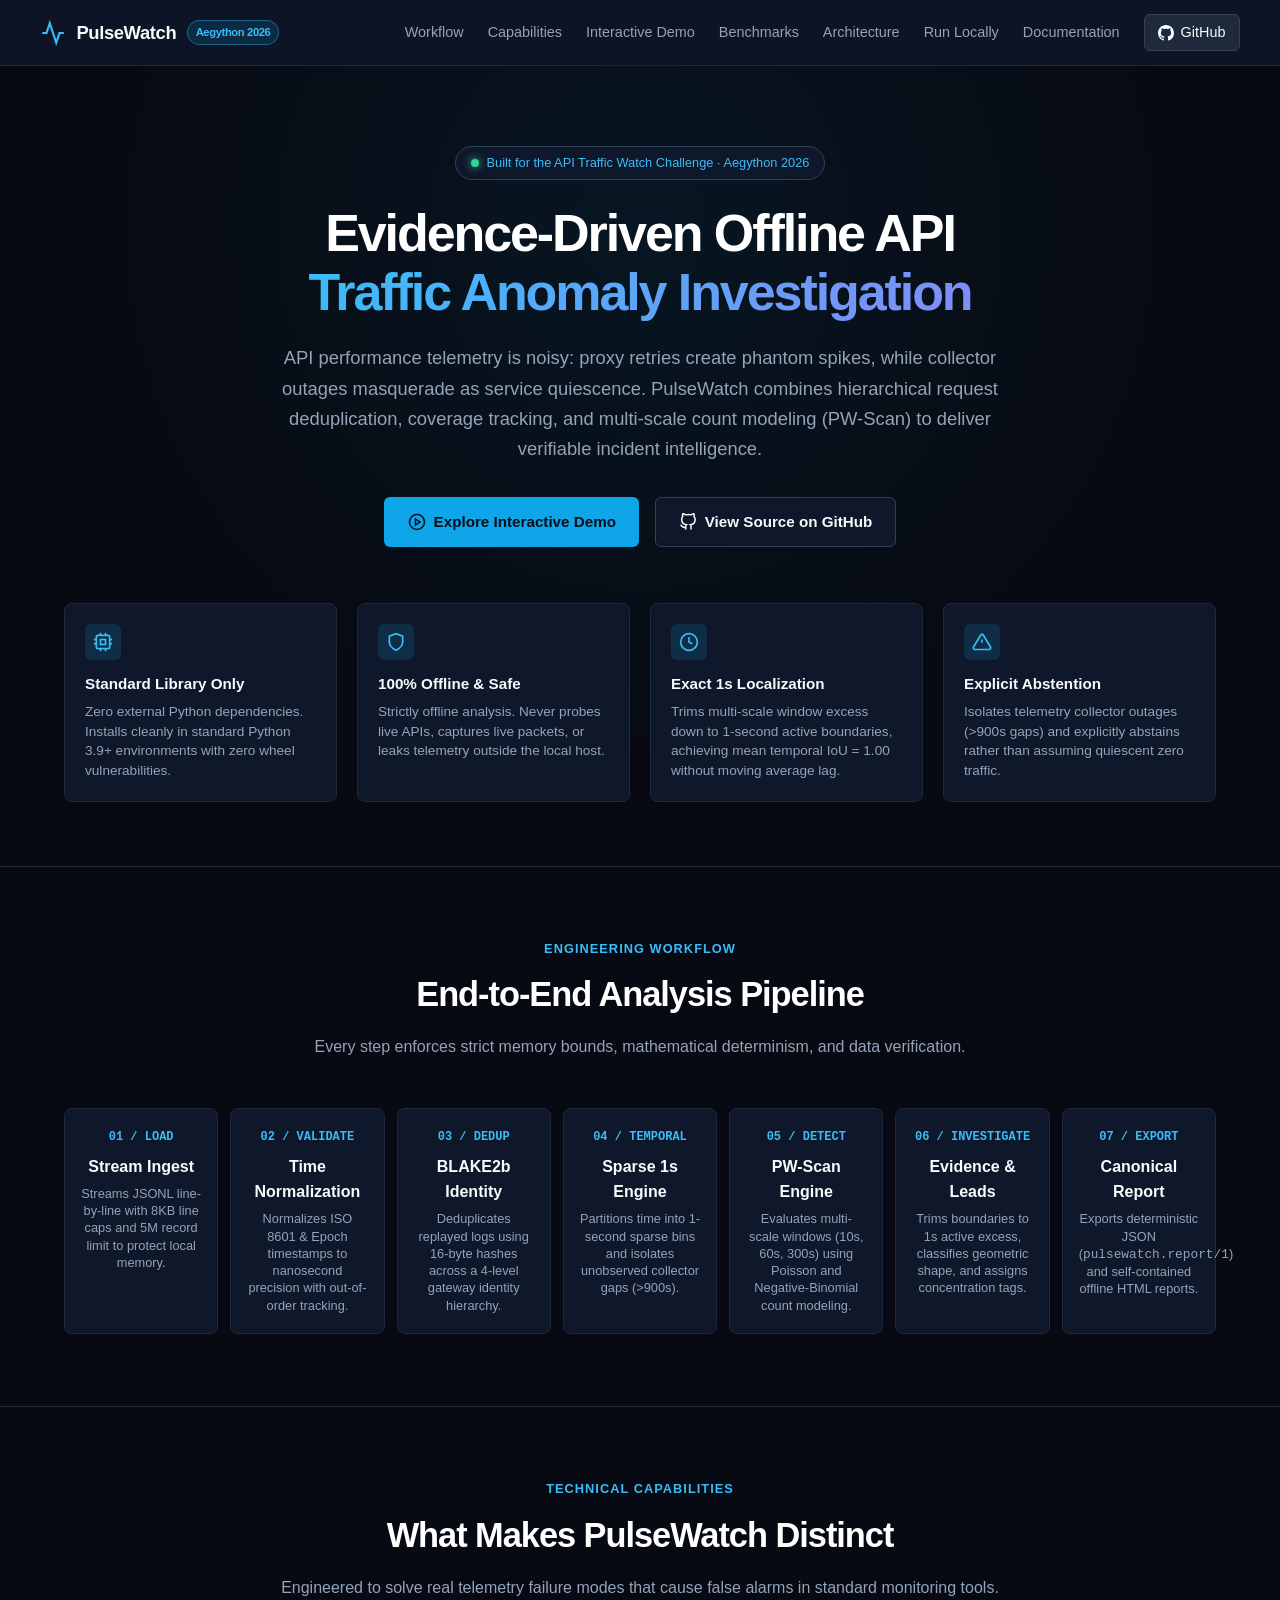
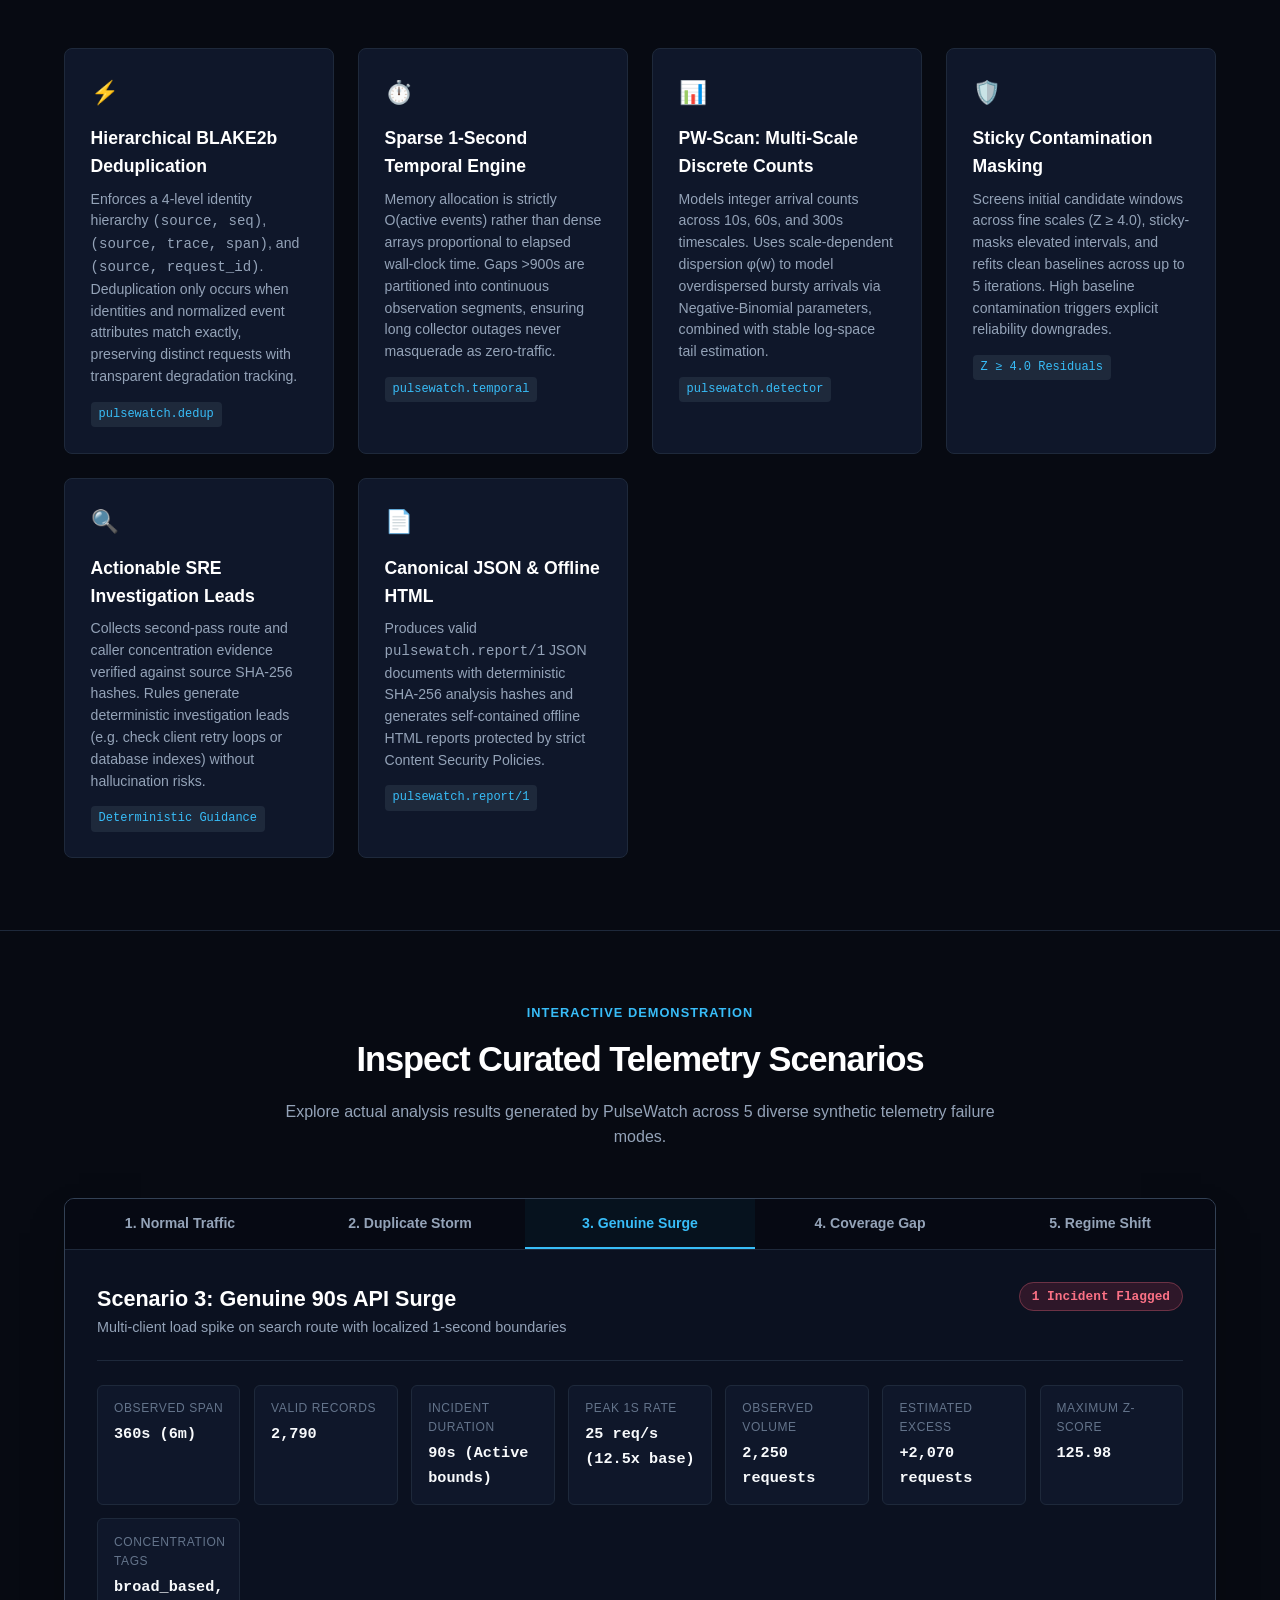
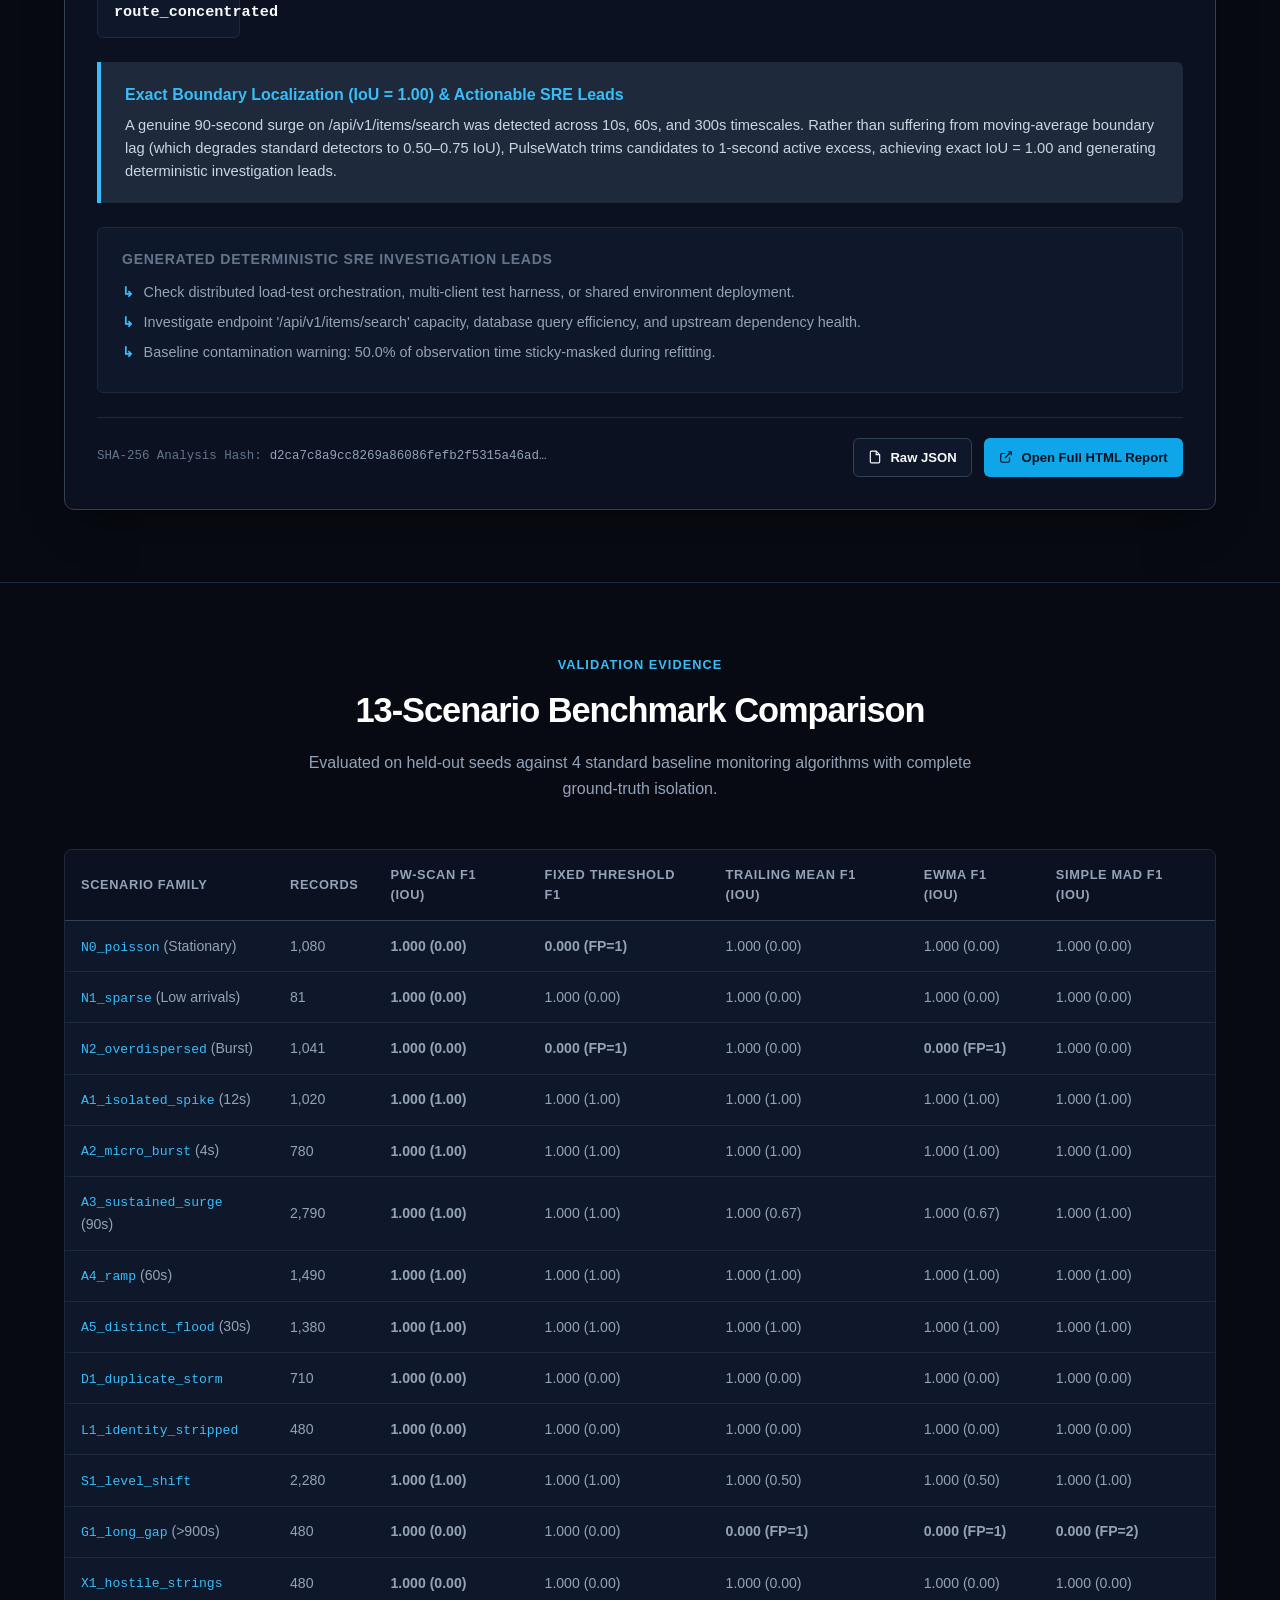
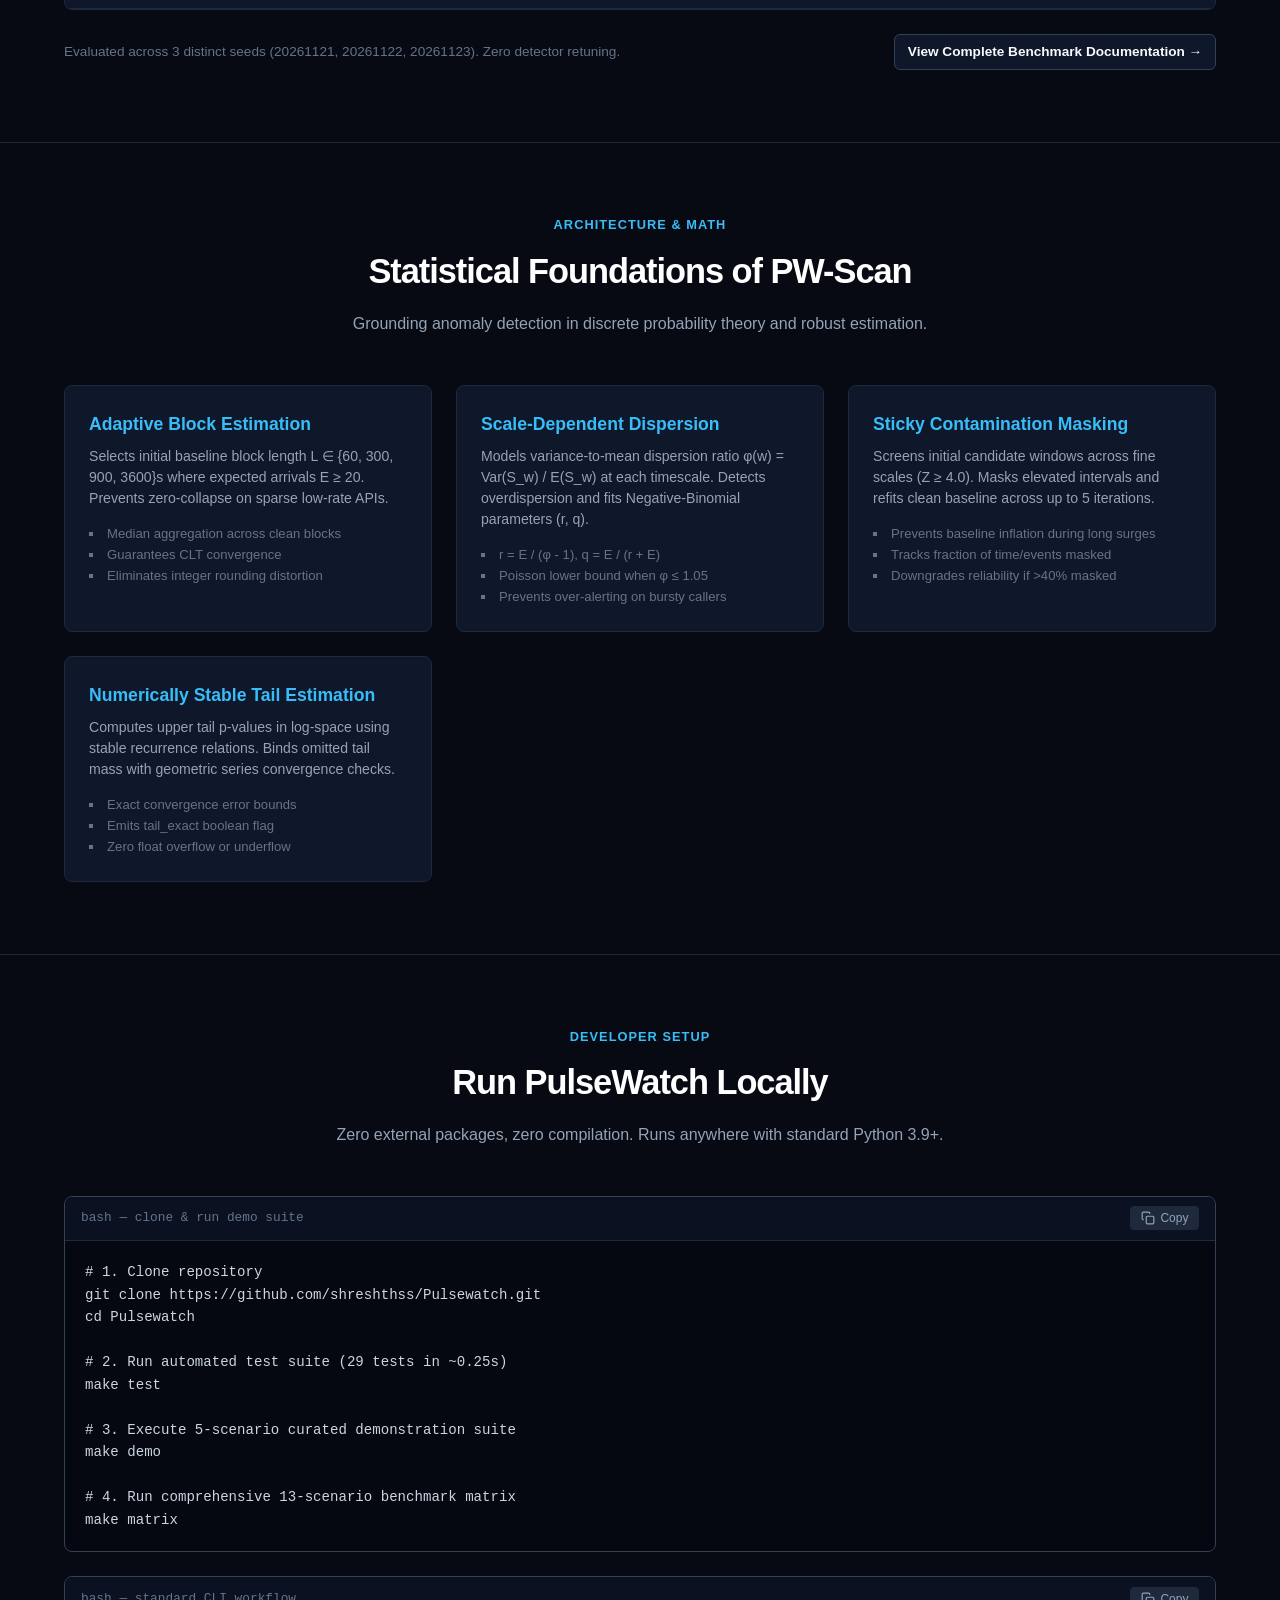
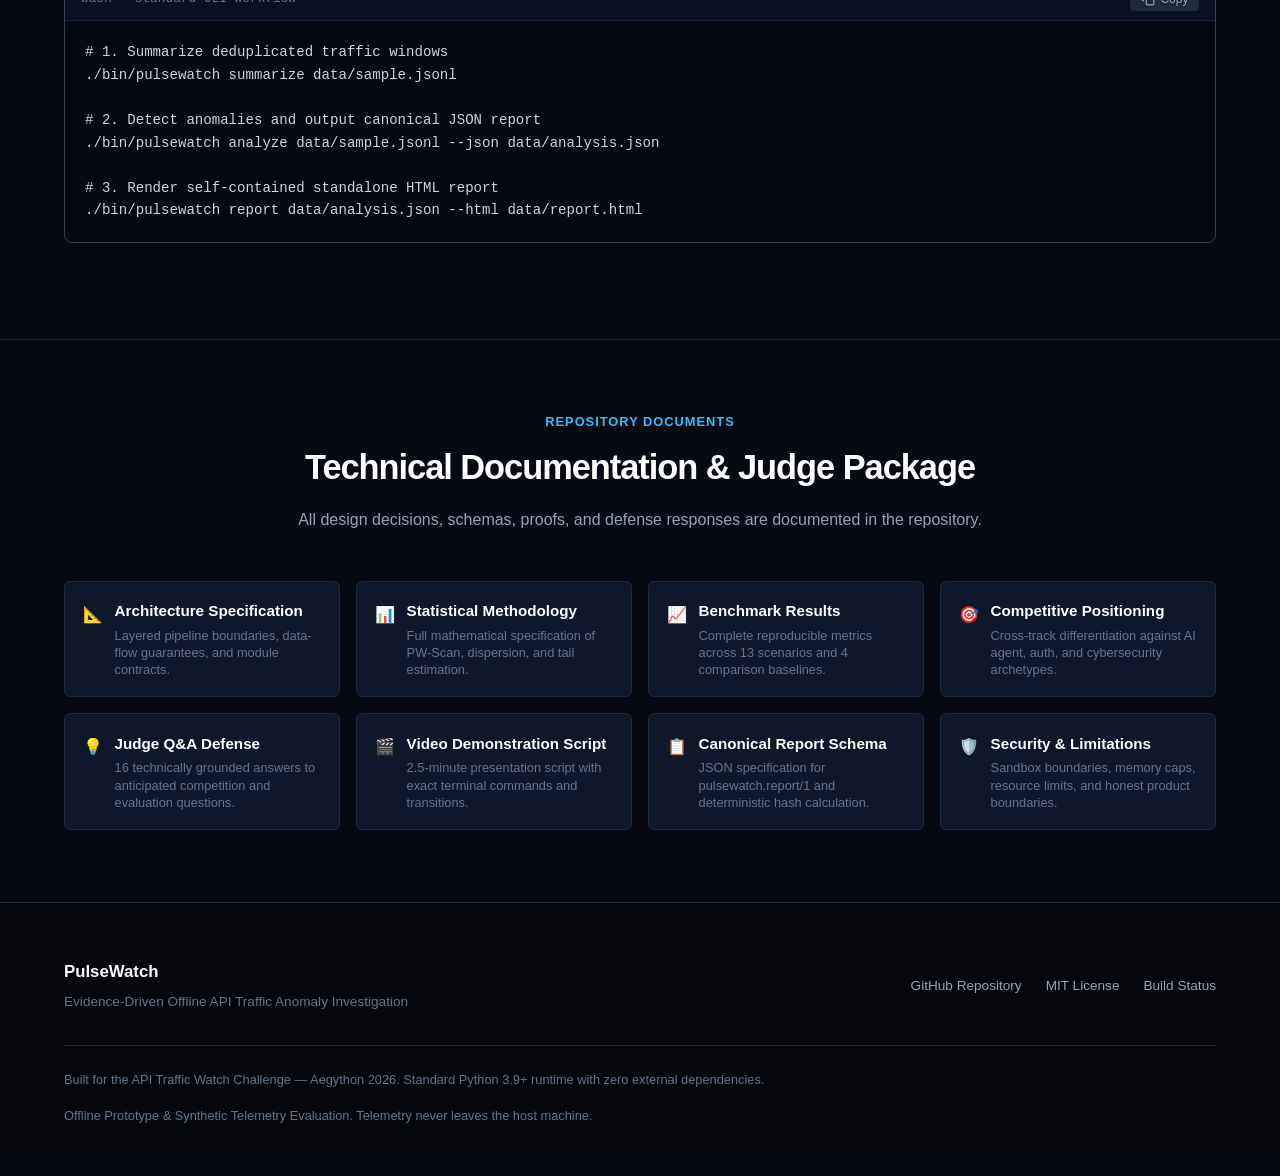
==== site/index.html @ bfeb4a28 "feat: initial competition release of PulseWatch for Aegython 2026 - PW-Scan multi-scale statistical " ====
<!DOCTYPE html>
<html lang="en">
<head>
  <meta charset="utf-8">
  <meta name="viewport" content="width=device-width, initial-scale=1.0">
  <meta http-equiv="Content-Security-Policy" content="default-src 'self' 'unsafe-inline'; img-src 'self' data:;">
  <title>PulseWatch — Evidence-Driven Offline API Traffic Anomaly Investigation</title>
  <meta name="description" content="Offline synthetic API traffic anomaly detection combining hierarchical deduplication, coverage tracking, multi-scale count modeling (PW-Scan), and deterministic investigation leads.">
  <link rel="stylesheet" href="style.css">
</head>
<body>

  <!-- Top Navigation -->
  <header class="navbar">
    <div class="nav-container">
      <a href="#" class="brand-link">
        <svg class="brand-icon" viewBox="0 0 24 24" fill="none" stroke="currentColor" stroke-width="2">
          <polyline points="22 12 18 12 15 21 9 3 6 12 2 12" />
        </svg>
        <span>PulseWatch</span>
        <span class="brand-badge">Aegython 2026</span>
      </a>
      <nav class="nav-links" aria-label="Main Navigation">
        <a href="#workflow">Workflow</a>
        <a href="#features">Capabilities</a>
        <a href="#demo">Interactive Demo</a>
        <a href="#benchmarks">Benchmarks</a>
        <a href="#architecture">Architecture</a>
        <a href="#local">Run Locally</a>
        <a href="#docs">Documentation</a>
        <a href="https://github.com/shreshthss/Pulsewatch" target="_blank" rel="noopener noreferrer" class="btn-nav-github">
          <svg width="16" height="16" viewBox="0 0 24 24" fill="currentColor">
            <path d="M12 0C5.37 0 0 5.37 0 12c0 5.31 3.435 9.795 8.205 11.385.6.105.825-.255.825-.57 0-.285-.015-1.23-.015-2.235-3.015.555-3.795-.735-4.035-1.41-.135-.345-.72-1.41-1.23-1.695-.42-.225-1.02-.78-.015-.795.945-.015 1.62.87 1.845 1.23 1.08 1.815 2.805 1.305 3.495.99.105-.78.42-1.305.765-1.605-2.67-.3-5.46-1.335-5.46-5.925 0-1.305.465-2.385 1.23-3.225-.12-.3-.54-1.53.12-3.18 0 0 1.005-.315 3.3 1.23.96-.27 1.98-.405 3-.405s2.04.135 3 .405c2.295-1.56 3.3-1.23 3.3-1.23.66 1.65.24 2.88.12 3.18.765.84 1.23 1.905 1.23 3.225 0 4.605-2.805 5.625-5.475 5.925.435.375.81 1.095.81 2.22 0 1.605-.015 2.895-.015 3.3 0 .315.225.69.825.57A12.02 12.02 0 0024 12c0-6.63-5.37-12-12-12z"/>
          </svg>
          <span>GitHub</span>
        </a>
      </nav>
    </div>
  </header>

  <!-- Hero Section -->
  <section class="hero">
    <div class="container">
      <div class="hero-pill">
        <span class="dot"></span>
        <span>Built for the API Traffic Watch Challenge · Aegython 2026</span>
      </div>
      <h1>Evidence-Driven Offline API<br><span>Traffic Anomaly Investigation</span></h1>
      <p class="lead">
        API performance telemetry is noisy: proxy retries create phantom spikes, while collector outages masquerade as service quiescence. PulseWatch combines hierarchical request deduplication, coverage tracking, and multi-scale count modeling (PW-Scan) to deliver verifiable incident intelligence.
      </p>
      <div class="hero-actions">
        <a href="#demo" class="btn btn-primary">
          <svg width="18" height="18" viewBox="0 0 24 24" fill="none" stroke="currentColor" stroke-width="2"><circle cx="12" cy="12" r="10"/><polygon points="10 8 16 12 10 16 10 8"/></svg>
          <span>Explore Interactive Demo</span>
        </a>
        <a href="https://github.com/shreshthss/Pulsewatch" target="_blank" rel="noopener noreferrer" class="btn btn-secondary">
          <svg width="18" height="18" viewBox="0 0 24 24" fill="none" stroke="currentColor" stroke-width="2"><path d="M9 19c-5 1.5-5-2.5-7-3m14 6v-3.87a3.37 3.37 0 0 0-.94-2.61c3.14-.35 6.44-1.54 6.44-7A5.44 5.44 0 0 0 20 4.77 5.07 5.07 0 0 0 19.91 1S18.73.65 16 2.48a13.38 13.38 0 0 0-7 0C6.27.65 5.09 1 5.09 1A5.07 5.07 0 0 0 5 4.77a5.44 5.44 0 0 0-1.5 3.78c0 5.42 3.3 6.61 6.44 7A3.37 3.37 0 0 0 9 18.13V22"/></svg>
          <span>View Source on GitHub</span>
        </a>
      </div>

      <!-- Key Pillars -->
      <div class="hero-pillars">
        <div class="pillar-card">
          <div class="icon-box">
            <svg width="20" height="20" viewBox="0 0 24 24" fill="none" stroke="currentColor" stroke-width="2"><rect x="4" y="4" width="16" height="16" rx="2" ry="2"/><rect x="9" y="9" width="6" height="6"/><line x1="9" y1="1" x2="9" y2="4"/><line x1="15" y1="1" x2="15" y2="4"/><line x1="9" y1="20" x2="9" y2="23"/><line x1="15" y1="20" x2="15" y2="23"/><line x1="20" y1="9" x2="23" y2="9"/><line x1="20" y1="14" x2="23" y2="14"/><line x1="1" y1="9" x2="4" y2="9"/><line x1="1" y1="14" x2="4" y2="14"/></svg>
          </div>
          <h3>Standard Library Only</h3>
          <p>Zero external Python dependencies. Installs cleanly in standard Python 3.9+ environments with zero wheel vulnerabilities.</p>
        </div>
        <div class="pillar-card">
          <div class="icon-box">
            <svg width="20" height="20" viewBox="0 0 24 24" fill="none" stroke="currentColor" stroke-width="2"><path d="M12 22s8-4 8-10V5l-8-3-8 3v7c0 6 8 10 8 10z"/></svg>
          </div>
          <h3>100% Offline &amp; Safe</h3>
          <p>Strictly offline analysis. Never probes live APIs, captures live packets, or leaks telemetry outside the local host.</p>
        </div>
        <div class="pillar-card">
          <div class="icon-box">
            <svg width="20" height="20" viewBox="0 0 24 24" fill="none" stroke="currentColor" stroke-width="2"><circle cx="12" cy="12" r="10"/><polyline points="12 6 12 12 16 14"/></svg>
          </div>
          <h3>Exact 1s Localization</h3>
          <p>Trims multi-scale window excess down to 1-second active boundaries, achieving mean temporal IoU = 1.00 without moving average lag.</p>
        </div>
        <div class="pillar-card">
          <div class="icon-box">
            <svg width="20" height="20" viewBox="0 0 24 24" fill="none" stroke="currentColor" stroke-width="2"><path d="M10.29 3.86L1.82 18a2 2 0 0 0 1.71 3h16.94a2 2 0 0 0 1.71-3L13.71 3.86a2 2 0 0 0-3.42 0z"/><line x1="12" y1="9" x2="12" y2="13"/><line x1="12" y1="17" x2="12.01" y2="17"/></svg>
          </div>
          <h3>Explicit Abstention</h3>
          <p>Isolates telemetry collector outages (&gt;900s gaps) and explicitly abstains rather than assuming quiescent zero traffic.</p>
        </div>
      </div>
    </div>
  </section>

  <!-- Workflow Section -->
  <section id="workflow">
    <div class="container">
      <div class="section-header">
        <div class="section-tag">Engineering Workflow</div>
        <h2>End-to-End Analysis Pipeline</h2>
        <p>Every step enforces strict memory bounds, mathematical determinism, and data verification.</p>
      </div>
      <div class="pipeline-flow">
        <div class="pipeline-step">
          <div class="step-num">01 / LOAD</div>
          <h4>Stream Ingest</h4>
          <p>Streams JSONL line-by-line with 8KB line caps and 5M record limit to protect local memory.</p>
        </div>
        <div class="pipeline-step">
          <div class="step-num">02 / VALIDATE</div>
          <h4>Time Normalization</h4>
          <p>Normalizes ISO 8601 &amp; Epoch timestamps to nanosecond precision with out-of-order tracking.</p>
        </div>
        <div class="pipeline-step">
          <div class="step-num">03 / DEDUP</div>
          <h4>BLAKE2b Identity</h4>
          <p>Deduplicates replayed logs using 16-byte hashes across a 4-level gateway identity hierarchy.</p>
        </div>
        <div class="pipeline-step">
          <div class="step-num">04 / TEMPORAL</div>
          <h4>Sparse 1s Engine</h4>
          <p>Partitions time into 1-second sparse bins and isolates unobserved collector gaps (&gt;900s).</p>
        </div>
        <div class="pipeline-step">
          <div class="step-num">05 / DETECT</div>
          <h4>PW-Scan Engine</h4>
          <p>Evaluates multi-scale windows (10s, 60s, 300s) using Poisson and Negative-Binomial count modeling.</p>
        </div>
        <div class="pipeline-step">
          <div class="step-num">06 / INVESTIGATE</div>
          <h4>Evidence &amp; Leads</h4>
          <p>Trims boundaries to 1s active excess, classifies geometric shape, and assigns concentration tags.</p>
        </div>
        <div class="pipeline-step">
          <div class="step-num">07 / EXPORT</div>
          <h4>Canonical Report</h4>
          <p>Exports deterministic JSON (<code>pulsewatch.report/1</code>) and self-contained offline HTML reports.</p>
        </div>
      </div>
    </div>
  </section>

  <!-- Features & Capabilities -->
  <section id="features">
    <div class="container">
      <div class="section-header">
        <div class="section-tag">Technical Capabilities</div>
        <h2>What Makes PulseWatch Distinct</h2>
        <p>Engineered to solve real telemetry failure modes that cause false alarms in standard monitoring tools.</p>
      </div>
      <div class="features-grid">
        <div class="feature-box">
          <div class="feat-icon">⚡</div>
          <h3>Hierarchical BLAKE2b Deduplication</h3>
          <p>Enforces a 4-level identity hierarchy <code>(source, seq)</code>, <code>(source, trace, span)</code>, and <code>(source, request_id)</code>. Deduplication only occurs when identities and normalized event attributes match exactly, preserving distinct requests with transparent degradation tracking.</p>
          <span class="feature-tag">pulsewatch.dedup</span>
        </div>
        <div class="feature-box">
          <div class="feat-icon">⏱️</div>
          <h3>Sparse 1-Second Temporal Engine</h3>
          <p>Memory allocation is strictly O(active events) rather than dense arrays proportional to elapsed wall-clock time. Gaps &gt;900s are partitioned into continuous observation segments, ensuring long collector outages never masquerade as zero-traffic.</p>
          <span class="feature-tag">pulsewatch.temporal</span>
        </div>
        <div class="feature-box">
          <div class="feat-icon">📊</div>
          <h3>PW-Scan: Multi-Scale Discrete Counts</h3>
          <p>Models integer arrival counts across 10s, 60s, and 300s timescales. Uses scale-dependent dispersion &phi;(w) to model overdispersed bursty arrivals via Negative-Binomial parameters, combined with stable log-space tail estimation.</p>
          <span class="feature-tag">pulsewatch.detector</span>
        </div>
        <div class="feature-box">
          <div class="feat-icon">🛡️</div>
          <h3>Sticky Contamination Masking</h3>
          <p>Screens initial candidate windows across fine scales (Z &ge; 4.0), sticky-masks elevated intervals, and refits clean baselines across up to 5 iterations. High baseline contamination triggers explicit reliability downgrades.</p>
          <span class="feature-tag">Z &ge; 4.0 Residuals</span>
        </div>
        <div class="feature-box">
          <div class="feat-icon">🔍</div>
          <h3>Actionable SRE Investigation Leads</h3>
          <p>Collects second-pass route and caller concentration evidence verified against source SHA-256 hashes. Rules generate deterministic investigation leads (e.g. check client retry loops or database indexes) without hallucination risks.</p>
          <span class="feature-tag">Deterministic Guidance</span>
        </div>
        <div class="feature-box">
          <div class="feat-icon">📄</div>
          <h3>Canonical JSON &amp; Offline HTML</h3>
          <p>Produces valid <code>pulsewatch.report/1</code> JSON documents with deterministic SHA-256 analysis hashes and generates self-contained offline HTML reports protected by strict Content Security Policies.</p>
          <span class="feature-tag">pulsewatch.report/1</span>
        </div>
      </div>
    </div>
  </section>

  <!-- Interactive Demonstration Console -->
  <section id="demo">
    <div class="container">
      <div class="section-header">
        <div class="section-tag">Interactive Demonstration</div>
        <h2>Inspect Curated Telemetry Scenarios</h2>
        <p>Explore actual analysis results generated by PulseWatch across 5 diverse synthetic telemetry failure modes.</p>
      </div>

      <div class="demo-console">
        <!-- Scenario Tabs -->
        <div class="console-nav" role="tablist" aria-label="Curated Scenarios">
          <button class="scenario-tab" data-scenario="normal" role="tab" aria-selected="false">1. Normal Traffic</button>
          <button class="scenario-tab" data-scenario="dedup" role="tab" aria-selected="false">2. Duplicate Storm</button>
          <button class="scenario-tab active" data-scenario="surge" role="tab" aria-selected="true">3. Genuine Surge</button>
          <button class="scenario-tab" data-scenario="gap" role="tab" aria-selected="false">4. Coverage Gap</button>
          <button class="scenario-tab" data-scenario="regime" role="tab" aria-selected="false">5. Regime Shift</button>
        </div>

        <!-- Scenario Content Panel -->
        <div class="console-body">
          <div class="console-header-row">
            <div>
              <h3 id="sc-title">Scenario 3: Genuine 90s API Surge</h3>
              <p id="sc-subtitle">Multi-client load spike on search route with localized 1-second boundaries</p>
            </div>
            <div>
              <span id="sc-badge" class="badge badge-danger">1 Incident Flagged</span>
            </div>
          </div>

          <!-- Key Metrics -->
          <div class="metrics-grid" id="sc-metrics">
            <!-- Dynamically populated by app.js -->
          </div>

          <!-- Insight Card -->
          <div class="insight-card">
            <h4 id="sc-highlight">Exact Boundary Localization (IoU = 1.00) &amp; Actionable SRE Leads</h4>
            <p id="sc-explanation">A genuine 90-second surge on /api/v1/items/search was detected across 10s, 60s, and 300s timescales. Rather than suffering from moving-average boundary lag, PulseWatch trims candidates to 1-second active excess, achieving exact IoU = 1.00.</p>
          </div>

          <!-- Investigation Leads -->
          <div class="leads-box">
            <h4>Generated Deterministic SRE Investigation Leads</h4>
            <ul id="sc-leads">
              <!-- Dynamically populated by app.js -->
            </ul>
          </div>

          <!-- Console Footer & Links -->
          <div class="console-footer-row">
            <div class="hash-info">
              <span>SHA-256 Analysis Hash:</span>
              <span class="hash-val" id="sc-hash">d2ca7c8a9cc8269a86086fefb2f5315a46ade2f06898bd7bd52e98e438071875</span>
            </div>
            <div class="console-actions">
              <a id="sc-json-link" href="demo/3_genuine_surge_analysis.json" target="_blank" rel="noopener noreferrer" class="btn btn-secondary" style="padding: 0.5rem 0.9rem; font-size: 0.82rem;">
                <svg width="14" height="14" viewBox="0 0 24 24" fill="none" stroke="currentColor" stroke-width="2"><path d="M14 2H6a2 2 0 0 0-2 2v16a2 2 0 0 0 2 2h12a2 2 0 0 0 2-2V8z"/><polyline points="14 2 14 8 20 8"/></svg>
                <span>Raw JSON</span>
              </a>
              <a id="sc-report-link" href="demo/3_genuine_surge_report.html" target="_blank" rel="noopener noreferrer" class="btn btn-primary" style="padding: 0.5rem 0.9rem; font-size: 0.82rem;">
                <svg width="14" height="14" viewBox="0 0 24 24" fill="none" stroke="currentColor" stroke-width="2"><path d="M18 13v6a2 2 0 0 1-2 2H5a2 2 0 0 1-2-2V8a2 2 0 0 1 2-2h6"/><polyline points="15 3 21 3 21 9"/><line x1="10" y1="14" x2="21" y2="3"/></svg>
                <span>Open Full HTML Report</span>
              </a>
            </div>
          </div>
        </div>
      </div>
    </div>
  </section>

  <!-- Benchmark Section -->
  <section id="benchmarks">
    <div class="container">
      <div class="section-header">
        <div class="section-tag">Validation Evidence</div>
        <h2>13-Scenario Benchmark Comparison</h2>
        <p>Evaluated on held-out seeds against 4 standard baseline monitoring algorithms with complete ground-truth isolation.</p>
      </div>

      <div class="benchmark-table-wrapper">
        <table class="benchmark-table" aria-label="Benchmark Comparison Table">
          <thead>
            <tr>
              <th>Scenario Family</th>
              <th>Records</th>
              <th>PW-Scan F1 (IoU)</th>
              <th>Fixed Threshold F1</th>
              <th>Trailing Mean F1 (IoU)</th>
              <th>EWMA F1 (IoU)</th>
              <th>Simple MAD F1 (IoU)</th>
            </tr>
          </thead>
          <tbody>
            <tr>
              <td><code>N0_poisson</code> (Stationary)</td>
              <td>1,080</td>
              <td class="stat-highlight">1.000 (0.00)</td>
              <td class="stat-fail">0.000 (FP=1)</td>
              <td>1.000 (0.00)</td>
              <td>1.000 (0.00)</td>
              <td>1.000 (0.00)</td>
            </tr>
            <tr>
              <td><code>N1_sparse</code> (Low arrivals)</td>
              <td>81</td>
              <td class="stat-highlight">1.000 (0.00)</td>
              <td>1.000 (0.00)</td>
              <td>1.000 (0.00)</td>
              <td>1.000 (0.00)</td>
              <td>1.000 (0.00)</td>
            </tr>
            <tr>
              <td><code>N2_overdispersed</code> (Burst)</td>
              <td>1,041</td>
              <td class="stat-highlight">1.000 (0.00)</td>
              <td class="stat-fail">0.000 (FP=1)</td>
              <td>1.000 (0.00)</td>
              <td class="stat-fail">0.000 (FP=1)</td>
              <td>1.000 (0.00)</td>
            </tr>
            <tr>
              <td><code>A1_isolated_spike</code> (12s)</td>
              <td>1,020</td>
              <td class="stat-highlight">1.000 (1.00)</td>
              <td>1.000 (1.00)</td>
              <td>1.000 (1.00)</td>
              <td>1.000 (1.00)</td>
              <td>1.000 (1.00)</td>
            </tr>
            <tr>
              <td><code>A2_micro_burst</code> (4s)</td>
              <td>780</td>
              <td class="stat-highlight">1.000 (1.00)</td>
              <td>1.000 (1.00)</td>
              <td>1.000 (1.00)</td>
              <td>1.000 (1.00)</td>
              <td>1.000 (1.00)</td>
            </tr>
            <tr>
              <td><code>A3_sustained_surge</code> (90s)</td>
              <td>2,790</td>
              <td class="stat-highlight">1.000 (1.00)</td>
              <td>1.000 (1.00)</td>
              <td class="stat-lag">1.000 (0.67)</td>
              <td class="stat-lag">1.000 (0.67)</td>
              <td>1.000 (1.00)</td>
            </tr>
            <tr>
              <td><code>A4_ramp</code> (60s)</td>
              <td>1,490</td>
              <td class="stat-highlight">1.000 (1.00)</td>
              <td>1.000 (1.00)</td>
              <td>1.000 (1.00)</td>
              <td>1.000 (1.00)</td>
              <td>1.000 (1.00)</td>
            </tr>
            <tr>
              <td><code>A5_distinct_flood</code> (30s)</td>
              <td>1,380</td>
              <td class="stat-highlight">1.000 (1.00)</td>
              <td>1.000 (1.00)</td>
              <td>1.000 (1.00)</td>
              <td>1.000 (1.00)</td>
              <td>1.000 (1.00)</td>
            </tr>
            <tr>
              <td><code>D1_duplicate_storm</code></td>
              <td>710</td>
              <td class="stat-highlight">1.000 (0.00)</td>
              <td>1.000 (0.00)</td>
              <td>1.000 (0.00)</td>
              <td>1.000 (0.00)</td>
              <td>1.000 (0.00)</td>
            </tr>
            <tr>
              <td><code>L1_identity_stripped</code></td>
              <td>480</td>
              <td class="stat-highlight">1.000 (0.00)</td>
              <td>1.000 (0.00)</td>
              <td>1.000 (0.00)</td>
              <td>1.000 (0.00)</td>
              <td>1.000 (0.00)</td>
            </tr>
            <tr>
              <td><code>S1_level_shift</code></td>
              <td>2,280</td>
              <td class="stat-highlight">1.000 (1.00)</td>
              <td>1.000 (1.00)</td>
              <td class="stat-lag">1.000 (0.50)</td>
              <td class="stat-lag">1.000 (0.50)</td>
              <td>1.000 (1.00)</td>
            </tr>
            <tr>
              <td><code>G1_long_gap</code> (&gt;900s)</td>
              <td>480</td>
              <td class="stat-highlight">1.000 (0.00)</td>
              <td>1.000 (0.00)</td>
              <td class="stat-fail">0.000 (FP=1)</td>
              <td class="stat-fail">0.000 (FP=1)</td>
              <td class="stat-fail">0.000 (FP=2)</td>
            </tr>
            <tr>
              <td><code>X1_hostile_strings</code></td>
              <td>480</td>
              <td class="stat-highlight">1.000 (0.00)</td>
              <td>1.000 (0.00)</td>
              <td>1.000 (0.00)</td>
              <td>1.000 (0.00)</td>
              <td>1.000 (0.00)</td>
            </tr>
          </tbody>
        </table>
      </div>

      <div style="margin-top: 1.5rem; display: flex; justify-content: space-between; align-items: center; flex-wrap: wrap; gap: 1rem;">
        <span style="font-size: 0.85rem; color: var(--text-dim);">Evaluated across 3 distinct seeds (20261121, 20261122, 20261123). Zero detector retuning.</span>
        <a href="https://github.com/shreshthss/Pulsewatch/blob/main/docs/BENCHMARK_RESULTS.md" target="_blank" rel="noopener noreferrer" class="btn btn-secondary" style="font-size: 0.85rem; padding: 0.4rem 0.8rem;">
          <span>View Complete Benchmark Documentation →</span>
        </a>
      </div>
    </div>
  </section>

  <!-- Architecture & Statistical Approach -->
  <section id="architecture">
    <div class="container">
      <div class="section-header">
        <div class="section-tag">Architecture &amp; Math</div>
        <h2>Statistical Foundations of PW-Scan</h2>
        <p>Grounding anomaly detection in discrete probability theory and robust estimation.</p>
      </div>

      <div class="arch-grid">
        <div class="arch-card">
          <h3>Adaptive Block Estimation</h3>
          <p>Selects initial baseline block length L &in; {60, 300, 900, 3600}s where expected arrivals E &ge; 20. Prevents zero-collapse on sparse low-rate APIs.</p>
          <ul>
            <li>Median aggregation across clean blocks</li>
            <li>Guarantees CLT convergence</li>
            <li>Eliminates integer rounding distortion</li>
          </ul>
        </div>
        <div class="arch-card">
          <h3>Scale-Dependent Dispersion</h3>
          <p>Models variance-to-mean dispersion ratio &phi;(w) = Var(S_w) / E(S_w) at each timescale. Detects overdispersion and fits Negative-Binomial parameters (r, q).</p>
          <ul>
            <li>r = E / (&phi; - 1), q = E / (r + E)</li>
            <li>Poisson lower bound when &phi; &le; 1.05</li>
            <li>Prevents over-alerting on bursty callers</li>
          </ul>
        </div>
        <div class="arch-card">
          <h3>Sticky Contamination Masking</h3>
          <p>Screens initial candidate windows across fine scales (Z &ge; 4.0). Masks elevated intervals and refits clean baseline across up to 5 iterations.</p>
          <ul>
            <li>Prevents baseline inflation during long surges</li>
            <li>Tracks fraction of time/events masked</li>
            <li>Downgrades reliability if &gt;40% masked</li>
          </ul>
        </div>
        <div class="arch-card">
          <h3>Numerically Stable Tail Estimation</h3>
          <p>Computes upper tail p-values in log-space using stable recurrence relations. Binds omitted tail mass with geometric series convergence checks.</p>
          <ul>
            <li>Exact convergence error bounds</li>
            <li>Emits tail_exact boolean flag</li>
            <li>Zero float overflow or underflow</li>
          </ul>
        </div>
      </div>
    </div>
  </section>

  <!-- Run Locally -->
  <section id="local">
    <div class="container">
      <div class="section-header">
        <div class="section-tag">Developer Setup</div>
        <h2>Run PulseWatch Locally</h2>
        <p>Zero external packages, zero compilation. Runs anywhere with standard Python 3.9+.</p>
      </div>

      <div class="code-snippet">
        <div class="code-header">
          <span>bash — clone &amp; run demo suite</span>
          <button class="copy-btn" onclick="copyCode(this, 'code-quickstart')">
            <svg width="14" height="14" viewBox="0 0 24 24" fill="none" stroke="currentColor" stroke-width="2"><rect x="9" y="9" width="13" height="13" rx="2" ry="2"/><path d="M5 15H4a2 2 0 0 1-2-2V4a2 2 0 0 1 2-2h9a2 2 0 0 1 2 2v1"/></svg>
            <span>Copy</span>
          </button>
        </div>
        <pre id="code-quickstart"><code># 1. Clone repository
git clone https://github.com/shreshthss/Pulsewatch.git
cd Pulsewatch

# 2. Run automated test suite (29 tests in ~0.25s)
make test

# 3. Execute 5-scenario curated demonstration suite
make demo

# 4. Run comprehensive 13-scenario benchmark matrix
make matrix</code></pre>
      </div>

      <div class="code-snippet">
        <div class="code-header">
          <span>bash — standard CLI workflow</span>
          <button class="copy-btn" onclick="copyCode(this, 'code-cli')">
            <svg width="14" height="14" viewBox="0 0 24 24" fill="none" stroke="currentColor" stroke-width="2"><rect x="9" y="9" width="13" height="13" rx="2" ry="2"/><path d="M5 15H4a2 2 0 0 1-2-2V4a2 2 0 0 1 2-2h9a2 2 0 0 1 2 2v1"/></svg>
            <span>Copy</span>
          </button>
        </div>
        <pre id="code-cli"><code># 1. Summarize deduplicated traffic windows
./bin/pulsewatch summarize data/sample.jsonl

# 2. Detect anomalies and output canonical JSON report
./bin/pulsewatch analyze data/sample.jsonl --json data/analysis.json

# 3. Render self-contained standalone HTML report
./bin/pulsewatch report data/analysis.json --html data/report.html</code></pre>
      </div>
    </div>
  </section>

  <!-- Documentation Links -->
  <section id="docs">
    <div class="container">
      <div class="section-header">
        <div class="section-tag">Repository Documents</div>
        <h2>Technical Documentation &amp; Judge Package</h2>
        <p>All design decisions, schemas, proofs, and defense responses are documented in the repository.</p>
      </div>

      <div class="docs-grid">
        <a href="https://github.com/shreshthss/Pulsewatch/blob/main/docs/ARCHITECTURE.md" target="_blank" rel="noopener noreferrer" class="doc-link-card">
          <div class="doc-icon">📐</div>
          <div class="doc-info">
            <h4>Architecture Specification</h4>
            <p>Layered pipeline boundaries, data-flow guarantees, and module contracts.</p>
          </div>
        </a>
        <a href="https://github.com/shreshthss/Pulsewatch/blob/main/docs/STATISTICAL_METHOD.md" target="_blank" rel="noopener noreferrer" class="doc-link-card">
          <div class="doc-icon">📊</div>
          <div class="doc-info">
            <h4>Statistical Methodology</h4>
            <p>Full mathematical specification of PW-Scan, dispersion, and tail estimation.</p>
          </div>
        </a>
        <a href="https://github.com/shreshthss/Pulsewatch/blob/main/docs/BENCHMARK_RESULTS.md" target="_blank" rel="noopener noreferrer" class="doc-link-card">
          <div class="doc-icon">📈</div>
          <div class="doc-info">
            <h4>Benchmark Results</h4>
            <p>Complete reproducible metrics across 13 scenarios and 4 comparison baselines.</p>
          </div>
        </a>
        <a href="https://github.com/shreshthss/Pulsewatch/blob/main/docs/COMPETITIVE_POSITIONING.md" target="_blank" rel="noopener noreferrer" class="doc-link-card">
          <div class="doc-icon">🎯</div>
          <div class="doc-info">
            <h4>Competitive Positioning</h4>
            <p>Cross-track differentiation against AI agent, auth, and cybersecurity archetypes.</p>
          </div>
        </a>
        <a href="https://github.com/shreshthss/Pulsewatch/blob/main/docs/JUDGE_QA.md" target="_blank" rel="noopener noreferrer" class="doc-link-card">
          <div class="doc-icon">💡</div>
          <div class="doc-info">
            <h4>Judge Q&amp;A Defense</h4>
            <p>16 technically grounded answers to anticipated competition and evaluation questions.</p>
          </div>
        </a>
        <a href="https://github.com/shreshthss/Pulsewatch/blob/main/docs/DEMO_SCRIPT.md" target="_blank" rel="noopener noreferrer" class="doc-link-card">
          <div class="doc-icon">🎬</div>
          <div class="doc-info">
            <h4>Video Demonstration Script</h4>
            <p>2.5-minute presentation script with exact terminal commands and transitions.</p>
          </div>
        </a>
        <a href="https://github.com/shreshthss/Pulsewatch/blob/main/docs/REPORT_SCHEMA.md" target="_blank" rel="noopener noreferrer" class="doc-link-card">
          <div class="doc-icon">📋</div>
          <div class="doc-info">
            <h4>Canonical Report Schema</h4>
            <p>JSON specification for pulsewatch.report/1 and deterministic hash calculation.</p>
          </div>
        </a>
        <a href="https://github.com/shreshthss/Pulsewatch/blob/main/docs/SECURITY_AND_LIMITATIONS.md" target="_blank" rel="noopener noreferrer" class="doc-link-card">
          <div class="doc-icon">🛡️</div>
          <div class="doc-info">
            <h4>Security &amp; Limitations</h4>
            <p>Sandbox boundaries, memory caps, resource limits, and honest product boundaries.</p>
          </div>
        </a>
      </div>
    </div>
  </section>

  <!-- Footer -->
  <footer>
    <div class="container">
      <div class="footer-row">
        <div>
          <div class="footer-brand">PulseWatch</div>
          <p style="margin-top: 0.35rem; color: var(--text-dim);">Evidence-Driven Offline API Traffic Anomaly Investigation</p>
        </div>
        <div class="footer-links">
          <a href="https://github.com/shreshthss/Pulsewatch" target="_blank" rel="noopener noreferrer">GitHub Repository</a>
          <a href="https://github.com/shreshthss/Pulsewatch/blob/main/LICENSE" target="_blank" rel="noopener noreferrer">MIT License</a>
          <a href="https://github.com/shreshthss/Pulsewatch/blob/main/BUILD_STATUS.md" target="_blank" rel="noopener noreferrer">Build Status</a>
        </div>
      </div>
      <div class="footer-bottom">
        <div>Built for the API Traffic Watch Challenge — Aegython 2026. Standard Python 3.9+ runtime with zero external dependencies.</div>
        <div>Offline Prototype &amp; Synthetic Telemetry Evaluation. Telemetry never leaves the host machine.</div>
      </div>
    </div>
  </footer>

  <script src="app.js"></script>
</body>
</html>
---- site/style.css ----
/**
 * PulseWatch — Dark Observability Console Design System
 * 100% self-contained, zero external font or stylesheet CDNs.
 */

:root {
  --bg-base: #070a12;
  --bg-surface: #0f172a;
  --bg-surface-elevated: #1e293b;
  --bg-surface-glass: rgba(15, 23, 42, 0.85);
  
  --border-subtle: #1e293b;
  --border-prominent: #334155;
  --border-accent: rgba(56, 189, 248, 0.4);

  --text-main: #f8fafc;
  --text-muted: #94a3b8;
  --text-dim: #64748b;
  
  --cyan-400: #38bdf8;
  --cyan-500: #0ea5e9;
  --cyan-900: rgba(14, 165, 233, 0.15);
  
  --emerald-400: #34d399;
  --emerald-900: rgba(16, 185, 129, 0.15);
  
  --amber-400: #fbbf24;
  --amber-900: rgba(245, 158, 11, 0.15);
  
  --rose-400: #fb7185;
  --rose-900: rgba(244, 63, 94, 0.15);

  --font-sans: -apple-system, BlinkMacSystemFont, "Segoe UI", Roboto, "Helvetica Neue", Arial, sans-serif;
  --font-mono: SFMono-Regular, Consolas, "Liberation Mono", Menlo, Courier, monospace;
}

* {
  box-sizing: border-box;
  margin: 0;
  padding: 0;
}

html {
  scroll-behavior: smooth;
  font-size: 16px;
}

body {
  background-color: var(--bg-base);
  color: var(--text-main);
  font-family: var(--font-sans);
  line-height: 1.6;
  -webkit-font-smoothing: antialiased;
}

/* Nav */
.navbar {
  position: sticky;
  top: 0;
  z-index: 100;
  background: var(--bg-surface-glass);
  backdrop-filter: blur(12px);
  border-bottom: 1px solid var(--border-subtle);
  padding: 0.85rem 1.5rem;
}
.nav-container {
  max-width: 1200px;
  margin: 0 auto;
  display: flex;
  align-items: center;
  justify-content: space-between;
}
.brand-link {
  display: flex;
  align-items: center;
  gap: 0.65rem;
  text-decoration: none;
  color: var(--text-main);
  font-weight: 700;
  font-size: 1.15rem;
  letter-spacing: -0.02em;
}
.brand-icon {
  width: 26px;
  height: 26px;
  color: var(--cyan-400);
}
.brand-badge {
  font-size: 0.7rem;
  font-weight: 600;
  padding: 0.15rem 0.5rem;
  border-radius: 9999px;
  background: var(--cyan-900);
  color: var(--cyan-400);
  border: 1px solid var(--border-accent);
}
.nav-links {
  display: flex;
  align-items: center;
  gap: 1.5rem;
}
.nav-links a {
  color: var(--text-muted);
  text-decoration: none;
  font-size: 0.9rem;
  font-weight: 500;
  transition: color 0.15s ease;
}
.nav-links a:hover,
.nav-links a:focus-visible {
  color: var(--cyan-400);
}
.btn-nav-github {
  display: inline-flex;
  align-items: center;
  gap: 0.4rem;
  padding: 0.4rem 0.85rem;
  background: var(--bg-surface-elevated);
  border: 1px solid var(--border-prominent);
  border-radius: 6px;
  color: var(--text-main) !important;
  font-size: 0.85rem;
}
.btn-nav-github:hover {
  border-color: var(--cyan-400);
}

/* Containers */
.container {
  max-width: 1200px;
  margin: 0 auto;
  padding: 0 1.5rem;
}
section {
  padding: 4.5rem 0;
  border-bottom: 1px solid var(--border-subtle);
}

/* Hero */
.hero {
  padding: 5rem 0 4rem;
  background: radial-gradient(circle at 50% 20%, rgba(14, 165, 233, 0.08) 0%, transparent 60%);
  text-align: center;
}
.hero-pill {
  display: inline-flex;
  align-items: center;
  gap: 0.5rem;
  padding: 0.35rem 0.9rem;
  background: var(--bg-surface);
  border: 1px solid var(--border-prominent);
  border-radius: 9999px;
  font-size: 0.8rem;
  color: var(--cyan-400);
  margin-bottom: 1.5rem;
}
.hero-pill .dot {
  width: 8px;
  height: 8px;
  border-radius: 50%;
  background: var(--emerald-400);
  box-shadow: 0 0 8px var(--emerald-400);
}
.hero h1 {
  font-size: 3.25rem;
  font-weight: 800;
  letter-spacing: -0.04em;
  line-height: 1.15;
  margin-bottom: 1.25rem;
  color: #ffffff;
}
.hero h1 span {
  background: linear-gradient(135deg, #38bdf8 0%, #818cf8 100%);
  -webkit-background-clip: text;
  -webkit-text-fill-color: transparent;
}
.hero p.lead {
  max-width: 780px;
  margin: 0 auto 2rem;
  font-size: 1.15rem;
  color: var(--text-muted);
  line-height: 1.65;
}
.hero-actions {
  display: flex;
  justify-content: center;
  gap: 1rem;
  flex-wrap: wrap;
}
.btn {
  display: inline-flex;
  align-items: center;
  gap: 0.5rem;
  padding: 0.75rem 1.4rem;
  border-radius: 6px;
  font-weight: 600;
  font-size: 0.95rem;
  text-decoration: none;
  cursor: pointer;
  transition: all 0.15s ease;
  border: 1px solid transparent;
}
.btn-primary {
  background: var(--cyan-500);
  color: #04101e;
}
.btn-primary:hover {
  background: #38bdf8;
  box-shadow: 0 0 16px rgba(56, 189, 248, 0.4);
}
.btn-secondary {
  background: var(--bg-surface);
  color: var(--text-main);
  border-color: var(--border-prominent);
}
.btn-secondary:hover {
  border-color: var(--cyan-400);
  background: var(--bg-surface-elevated);
}

/* Hero Key Pillars Row */
.hero-pillars {
  display: grid;
  grid-template-columns: repeat(auto-fit, minmax(220px, 1fr));
  gap: 1.25rem;
  margin-top: 3.5rem;
  text-align: left;
}
.pillar-card {
  background: var(--bg-surface);
  border: 1px solid var(--border-subtle);
  border-radius: 8px;
  padding: 1.25rem;
  transition: border-color 0.2s;
}
.pillar-card:hover {
  border-color: var(--border-prominent);
}
.pillar-card .icon-box {
  width: 36px;
  height: 36px;
  border-radius: 6px;
  background: var(--cyan-900);
  color: var(--cyan-400);
  display: flex;
  align-items: center;
  justify-content: center;
  margin-bottom: 0.75rem;
}
.pillar-card h3 {
  font-size: 0.95rem;
  font-weight: 600;
  color: var(--text-main);
  margin-bottom: 0.35rem;
}
.pillar-card p {
  font-size: 0.85rem;
  color: var(--text-muted);
  line-height: 1.45;
}

/* Workflow Section */
.section-header {
  text-align: center;
  max-width: 720px;
  margin: 0 auto 3rem;
}
.section-header .section-tag {
  font-size: 0.8rem;
  font-weight: 700;
  text-transform: uppercase;
  letter-spacing: 0.08em;
  color: var(--cyan-400);
  margin-bottom: 0.5rem;
}
.section-header h2 {
  font-size: 2.15rem;
  font-weight: 700;
  letter-spacing: -0.03em;
  color: #ffffff;
  margin-bottom: 0.75rem;
}
.section-header p {
  color: var(--text-muted);
  font-size: 1rem;
}

.pipeline-flow {
  display: grid;
  grid-template-columns: repeat(auto-fit, minmax(140px, 1fr));
  gap: 0.75rem;
  align-items: stretch;
}
.pipeline-step {
  background: var(--bg-surface);
  border: 1px solid var(--border-subtle);
  border-radius: 8px;
  padding: 1.2rem 1rem;
  position: relative;
  text-align: center;
}
.step-num {
  font-family: var(--font-mono);
  font-size: 0.75rem;
  font-weight: 700;
  color: var(--cyan-400);
  margin-bottom: 0.4rem;
}
.pipeline-step h4 {
  font-size: 1rem;
  font-weight: 600;
  margin-bottom: 0.35rem;
  color: var(--text-main);
}
.pipeline-step p {
  font-size: 0.8rem;
  color: var(--text-muted);
  line-height: 1.35;
}

/* Feature Grid */
.features-grid {
  display: grid;
  grid-template-columns: repeat(auto-fit, minmax(270px, 1fr));
  gap: 1.5rem;
}
.feature-box {
  background: var(--bg-surface);
  border: 1px solid var(--border-subtle);
  border-radius: 8px;
  padding: 1.6rem;
  transition: transform 0.15s, border-color 0.15s;
}
.feature-box:hover {
  transform: translateY(-2px);
  border-color: var(--border-prominent);
}
.feature-box .feat-icon {
  font-size: 1.4rem;
  margin-bottom: 0.85rem;
  display: inline-block;
}
.feature-box h3 {
  font-size: 1.1rem;
  font-weight: 600;
  margin-bottom: 0.5rem;
  color: #ffffff;
}
.feature-box p {
  font-size: 0.88rem;
  color: var(--text-muted);
  line-height: 1.55;
}
.feature-tag {
  display: inline-block;
  margin-top: 0.85rem;
  font-family: var(--font-mono);
  font-size: 0.75rem;
  padding: 0.2rem 0.5rem;
  border-radius: 4px;
  background: var(--bg-surface-elevated);
  color: var(--cyan-400);
}

/* Interactive Demo Console */
.demo-console {
  background: #0b1120;
  border: 1px solid var(--border-prominent);
  border-radius: 10px;
  overflow: hidden;
  box-shadow: 0 20px 40px -15px rgba(0,0,0,0.5);
}
.console-nav {
  display: flex;
  background: #060913;
  border-bottom: 1px solid var(--border-subtle);
  overflow-x: auto;
}
.scenario-tab {
  flex: 1;
  padding: 1rem 1.25rem;
  background: none;
  border: none;
  border-bottom: 2px solid transparent;
  color: var(--text-muted);
  font-family: var(--font-sans);
  font-size: 0.88rem;
  font-weight: 600;
  cursor: pointer;
  text-align: center;
  white-space: nowrap;
  transition: all 0.15s ease;
}
.scenario-tab:hover {
  color: var(--text-main);
  background: rgba(255,255,255,0.02);
}
.scenario-tab.active {
  color: var(--cyan-400);
  border-bottom-color: var(--cyan-400);
  background: rgba(14, 165, 233, 0.05);
}
.console-body {
  padding: 2rem;
}
.console-header-row {
  display: flex;
  align-items: flex-start;
  justify-content: space-between;
  gap: 1.5rem;
  flex-wrap: wrap;
  border-bottom: 1px solid var(--border-subtle);
  padding-bottom: 1.25rem;
  margin-bottom: 1.5rem;
}
.console-header-row h3 {
  font-size: 1.35rem;
  font-weight: 700;
  color: #ffffff;
}
.console-header-row p {
  color: var(--text-muted);
  font-size: 0.9rem;
}
.badge {
  font-family: var(--font-mono);
  font-size: 0.8rem;
  font-weight: 600;
  padding: 0.35rem 0.75rem;
  border-radius: 9999px;
  border: 1px solid transparent;
}
.badge-success { background: var(--emerald-900); color: var(--emerald-400); border-color: rgba(52, 211, 153, 0.3); }
.badge-cyan { background: var(--cyan-900); color: var(--cyan-400); border-color: rgba(56, 189, 248, 0.3); }
.badge-danger { background: var(--rose-900); color: var(--rose-400); border-color: rgba(251, 113, 133, 0.3); }
.badge-warning { background: var(--amber-900); color: var(--amber-400); border-color: rgba(251, 191, 36, 0.3); }
.badge-amber { background: rgba(245, 158, 11, 0.15); color: #fbbf24; border-color: rgba(245, 158, 11, 0.3); }

/* Metrics Grid */
.metrics-grid {
  display: grid;
  grid-template-columns: repeat(auto-fit, minmax(130px, 1fr));
  gap: 0.85rem;
  margin-bottom: 1.5rem;
}
.metric-box {
  background: var(--bg-surface);
  border: 1px solid var(--border-subtle);
  border-radius: 6px;
  padding: 0.85rem 1rem;
}
.metric-label {
  font-size: 0.75rem;
  color: var(--text-dim);
  text-transform: uppercase;
  letter-spacing: 0.05em;
  margin-bottom: 0.25rem;
}
.metric-value {
  font-family: var(--font-mono);
  font-size: 0.95rem;
  font-weight: 700;
  color: var(--text-main);
}

/* Insight Card */
.insight-card {
  background: var(--bg-surface-elevated);
  border-left: 4px solid var(--cyan-400);
  border-radius: 0 6px 6px 0;
  padding: 1.25rem 1.5rem;
  margin-bottom: 1.5rem;
}
.insight-card h4 {
  font-size: 1rem;
  font-weight: 600;
  color: var(--cyan-400);
  margin-bottom: 0.4rem;
}
.insight-card p {
  font-size: 0.92rem;
  color: #cbd5e1;
  line-height: 1.55;
}

/* Leads Box */
.leads-box {
  background: var(--bg-surface);
  border: 1px solid var(--border-subtle);
  border-radius: 6px;
  padding: 1.25rem 1.5rem;
  margin-bottom: 1.5rem;
}
.leads-box h4 {
  font-size: 0.88rem;
  text-transform: uppercase;
  letter-spacing: 0.05em;
  color: var(--text-dim);
  margin-bottom: 0.65rem;
}
.leads-box ul {
  list-style: none;
  padding: 0;
}
.leads-box li {
  position: relative;
  padding-left: 1.35rem;
  margin-bottom: 0.45rem;
  font-size: 0.9rem;
  color: var(--text-muted);
}
.leads-box li::before {
  content: "↳";
  position: absolute;
  left: 0;
  color: var(--cyan-400);
  font-weight: 700;
}

/* Console Footer */
.console-footer-row {
  display: flex;
  align-items: center;
  justify-content: space-between;
  gap: 1.5rem;
  flex-wrap: wrap;
  padding-top: 1.25rem;
  border-top: 1px solid var(--border-subtle);
}
.hash-info {
  display: flex;
  align-items: center;
  gap: 0.5rem;
  font-family: var(--font-mono);
  font-size: 0.78rem;
  color: var(--text-dim);
}
.hash-val {
  color: var(--text-muted);
  max-width: 280px;
  overflow: hidden;
  text-overflow: ellipsis;
  white-space: nowrap;
}
.console-actions {
  display: flex;
  gap: 0.75rem;
}

/* Benchmarks Table */
.benchmark-table-wrapper {
  overflow-x: auto;
  border: 1px solid var(--border-subtle);
  border-radius: 8px;
  background: var(--bg-surface);
}
.benchmark-table {
  width: 100%;
  border-collapse: collapse;
  text-align: left;
  font-size: 0.88rem;
}
.benchmark-table th {
  background: #0b1120;
  padding: 0.9rem 1rem;
  color: var(--text-muted);
  font-weight: 600;
  font-size: 0.8rem;
  text-transform: uppercase;
  letter-spacing: 0.05em;
  border-bottom: 1px solid var(--border-prominent);
}
.benchmark-table td {
  padding: 0.85rem 1rem;
  border-bottom: 1px solid var(--border-subtle);
  color: var(--text-muted);
}
.benchmark-table tbody tr:hover {
  background: rgba(255, 255, 255, 0.02);
}
.benchmark-table code {
  font-family: var(--font-mono);
  font-size: 0.82rem;
  color: var(--cyan-400);
}
.stat-highlight {
  color: #ffffff;
  font-weight: 700;
}
.stat-fail {
  color: var(--rose-400);
  font-weight: 600;
}
.stat-lag {
  color: var(--amber-400);
}

/* Architecture Cards */
.arch-grid {
  display: grid;
  grid-template-columns: repeat(auto-fit, minmax(280px, 1fr));
  gap: 1.5rem;
}
.arch-card {
  background: var(--bg-surface);
  border: 1px solid var(--border-subtle);
  border-radius: 8px;
  padding: 1.5rem;
}
.arch-card h3 {
  font-size: 1.1rem;
  font-weight: 600;
  color: var(--cyan-400);
  margin-bottom: 0.5rem;
}
.arch-card p {
  font-size: 0.88rem;
  color: var(--text-muted);
  line-height: 1.5;
  margin-bottom: 0.85rem;
}
.arch-card ul {
  list-style: square inside;
  font-size: 0.82rem;
  color: var(--text-dim);
  line-height: 1.6;
}

/* Code Snippet Box */
.code-snippet {
  background: #050811;
  border: 1px solid var(--border-prominent);
  border-radius: 8px;
  margin: 1.5rem 0;
  overflow: hidden;
}
.code-header {
  display: flex;
  align-items: center;
  justify-content: space-between;
  padding: 0.6rem 1rem;
  background: #0b1120;
  border-bottom: 1px solid var(--border-subtle);
  font-family: var(--font-mono);
  font-size: 0.8rem;
  color: var(--text-dim);
}
.copy-btn {
  background: var(--bg-surface-elevated);
  border: 1px solid var(--border-subtle);
  color: var(--text-muted);
  border-radius: 4px;
  padding: 0.25rem 0.6rem;
  font-size: 0.75rem;
  cursor: pointer;
  display: inline-flex;
  align-items: center;
  gap: 0.35rem;
  transition: all 0.15s ease;
}
.copy-btn:hover {
  color: var(--text-main);
  border-color: var(--cyan-400);
}
.copy-btn.copied {
  color: var(--emerald-400);
  border-color: var(--emerald-400);
}
.code-snippet pre {
  padding: 1.25rem;
  overflow-x: auto;
  font-family: var(--font-mono);
  font-size: 0.88rem;
  color: #cbd5e1;
  line-height: 1.6;
}

/* Docs Links Grid */
.docs-grid {
  display: grid;
  grid-template-columns: repeat(auto-fit, minmax(240px, 1fr));
  gap: 1rem;
}
.doc-link-card {
  display: flex;
  align-items: flex-start;
  gap: 0.75rem;
  background: var(--bg-surface);
  border: 1px solid var(--border-subtle);
  border-radius: 6px;
  padding: 1.1rem;
  text-decoration: none;
  color: var(--text-main);
  transition: all 0.15s ease;
}
.doc-link-card:hover {
  border-color: var(--cyan-400);
  transform: translateY(-2px);
}
.doc-icon {
  color: var(--cyan-400);
  flex-shrink: 0;
  margin-top: 0.15rem;
}
.doc-info h4 {
  font-size: 0.95rem;
  font-weight: 600;
  margin-bottom: 0.2rem;
  color: #ffffff;
}
.doc-info p {
  font-size: 0.8rem;
  color: var(--text-dim);
  line-height: 1.35;
}

/* Footer */
footer {
  padding: 3.5rem 0 2rem;
  background: #04060c;
  color: var(--text-dim);
  font-size: 0.85rem;
}
.footer-row {
  display: flex;
  align-items: center;
  justify-content: space-between;
  gap: 1.5rem;
  flex-wrap: wrap;
  padding-bottom: 2rem;
  border-bottom: 1px solid var(--border-subtle);
}
.footer-brand {
  font-weight: 700;
  font-size: 1.05rem;
  color: var(--text-main);
}
.footer-links {
  display: flex;
  gap: 1.5rem;
}
.footer-links a {
  color: var(--text-muted);
  text-decoration: none;
}
.footer-links a:hover {
  color: var(--cyan-400);
}
.footer-bottom {
  margin-top: 1.5rem;
  display: flex;
  align-items: center;
  justify-content: space-between;
  flex-wrap: wrap;
  gap: 1rem;
  font-size: 0.8rem;
}

/* Accessibility */
:focus-visible {
  outline: 2px solid var(--cyan-400);
  outline-offset: 2px;
}
@media (prefers-reduced-motion: reduce) {
  * {
    animation-duration: 0.01ms !important;
    transition-duration: 0.01ms !important;
    scroll-behavior: auto !important;
  }
}
@media (max-width: 768px) {
  .hero h1 { font-size: 2.25rem; }
  .pipeline-flow { grid-template-columns: 1fr; }
  .console-body { padding: 1.25rem; }
  .nav-links { display: none; }
}
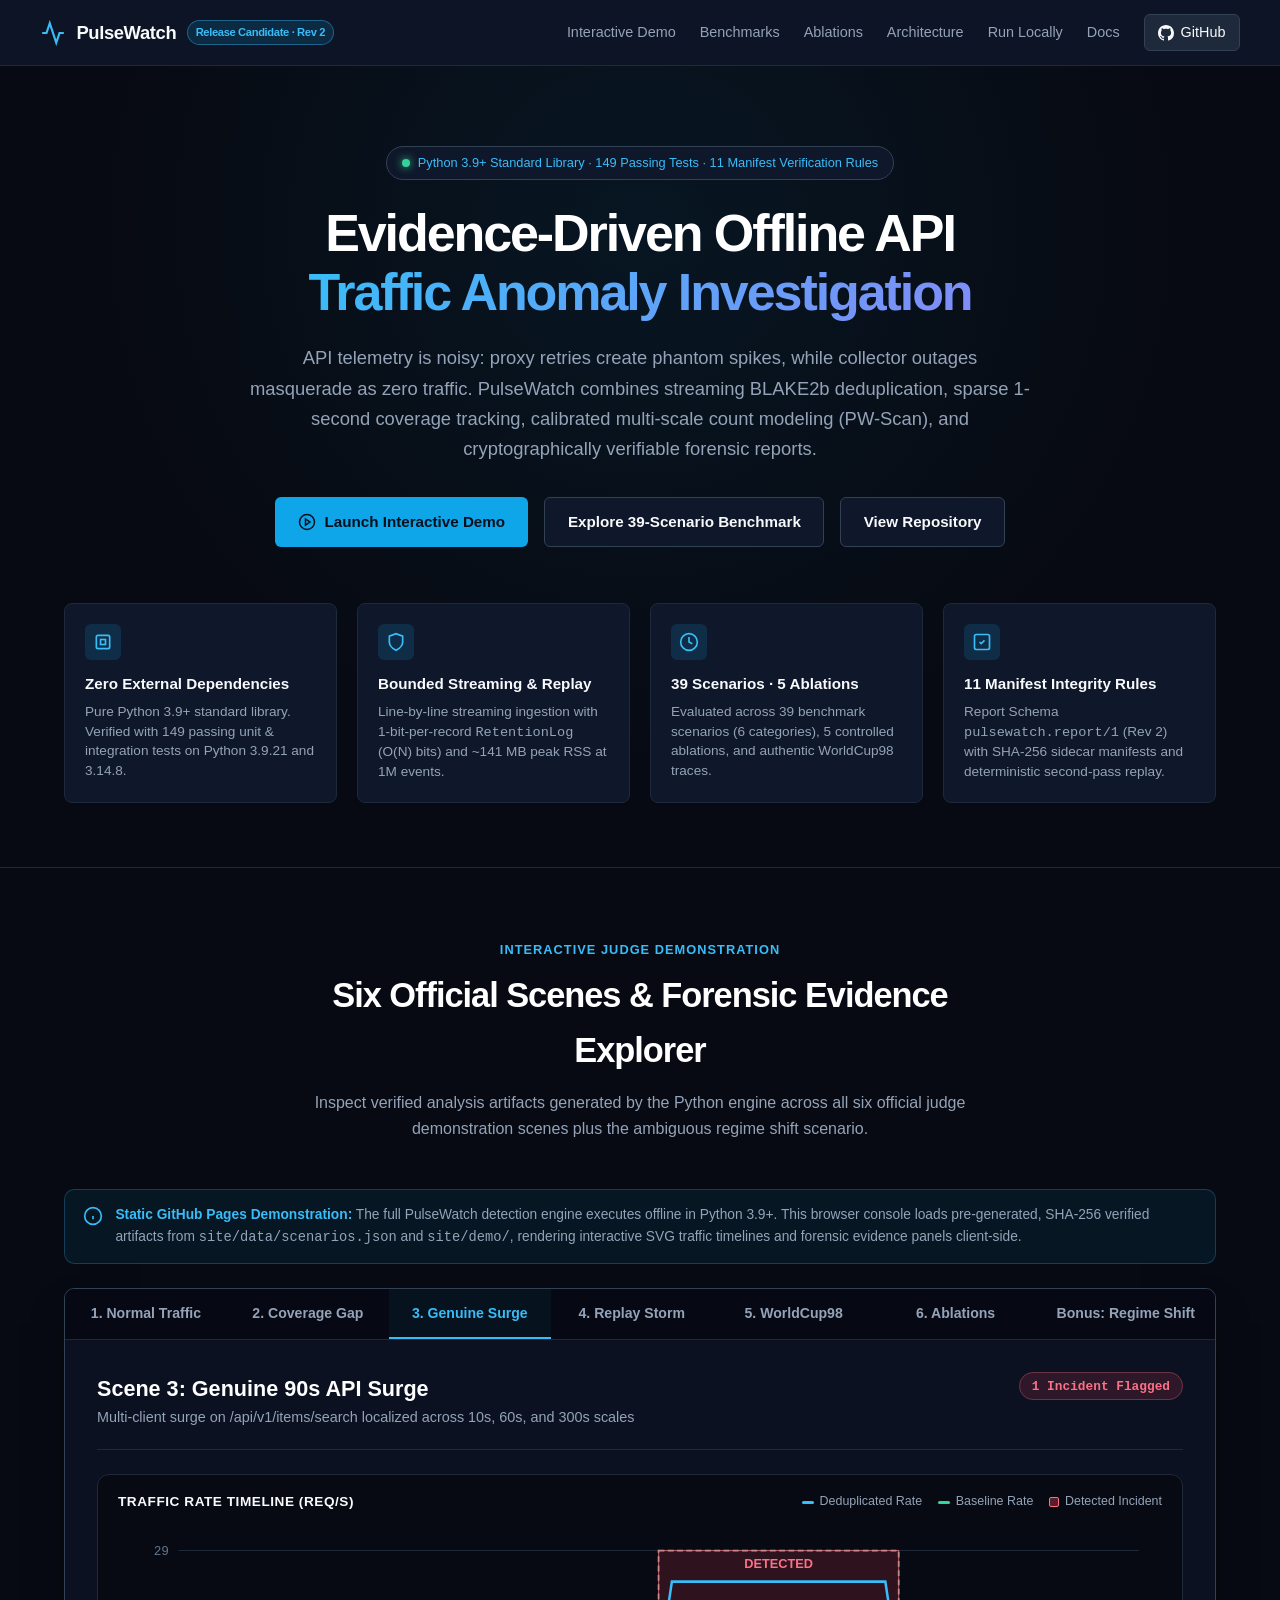
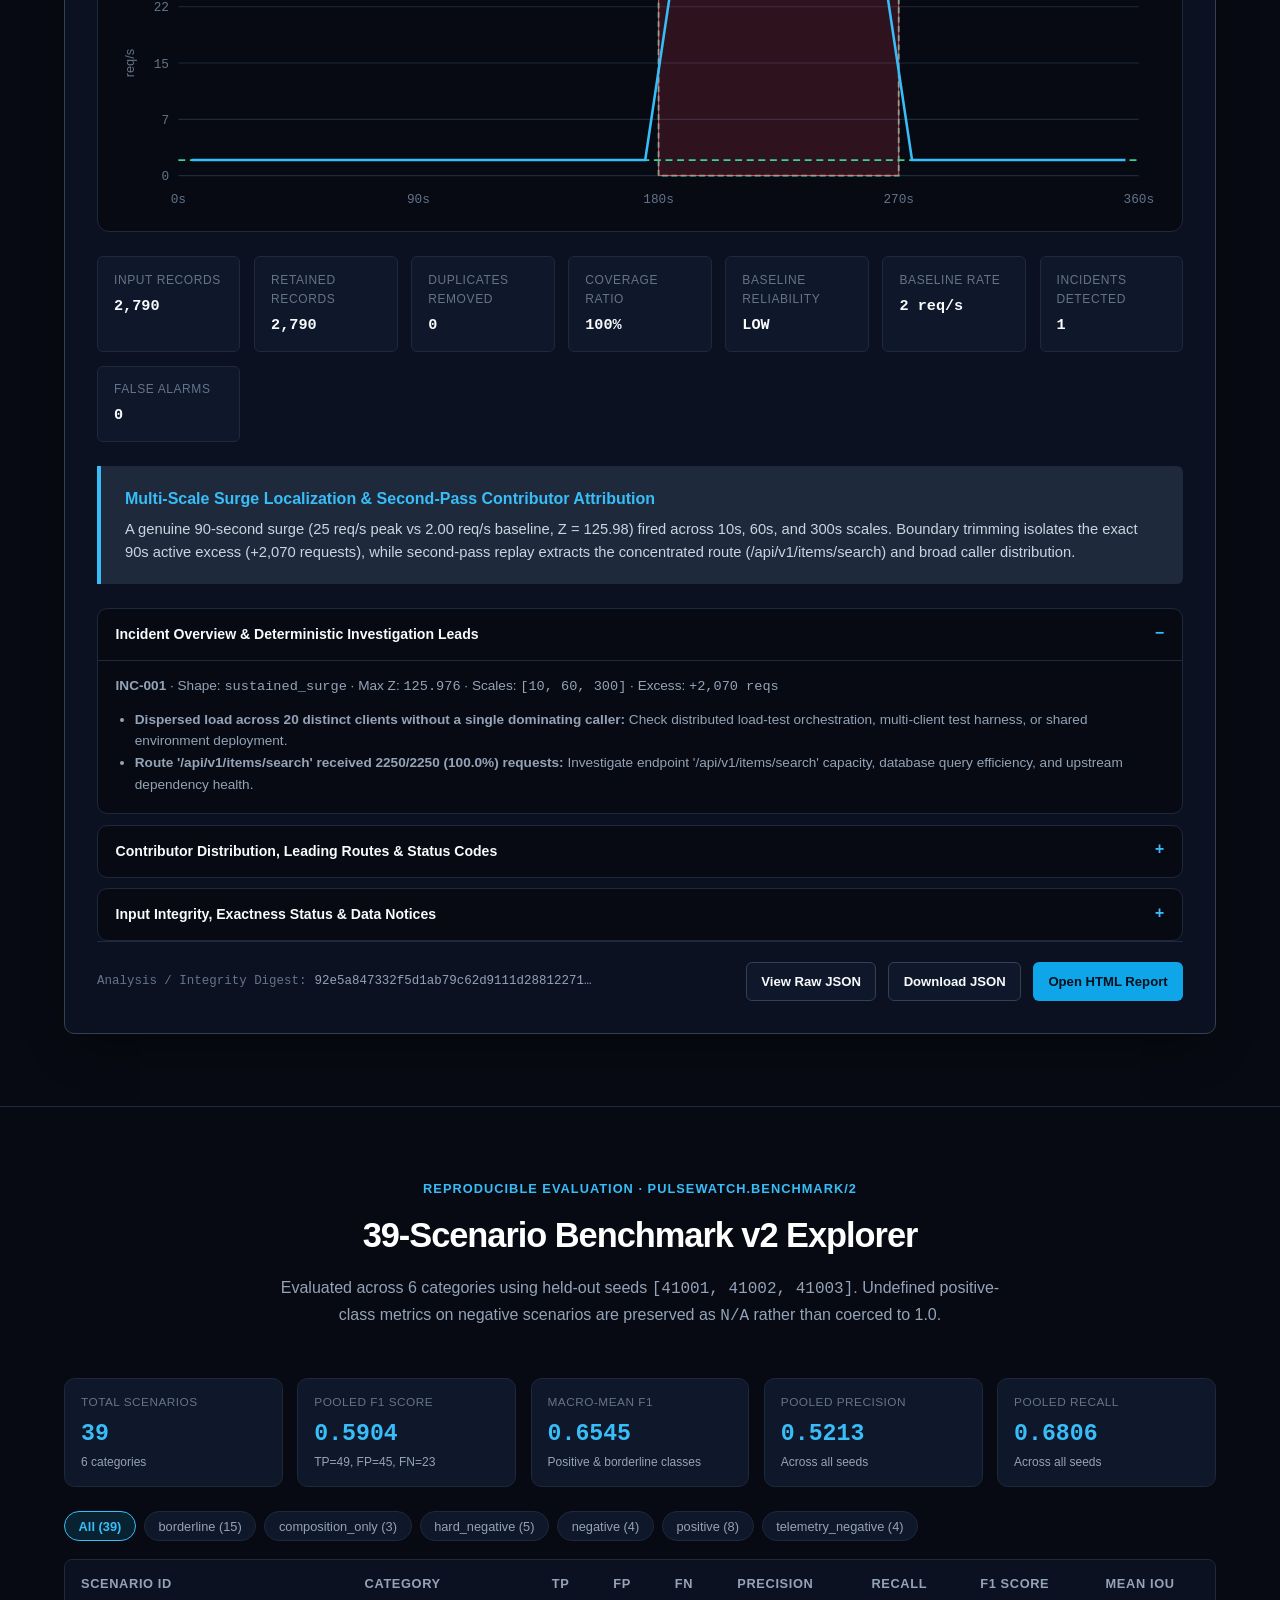
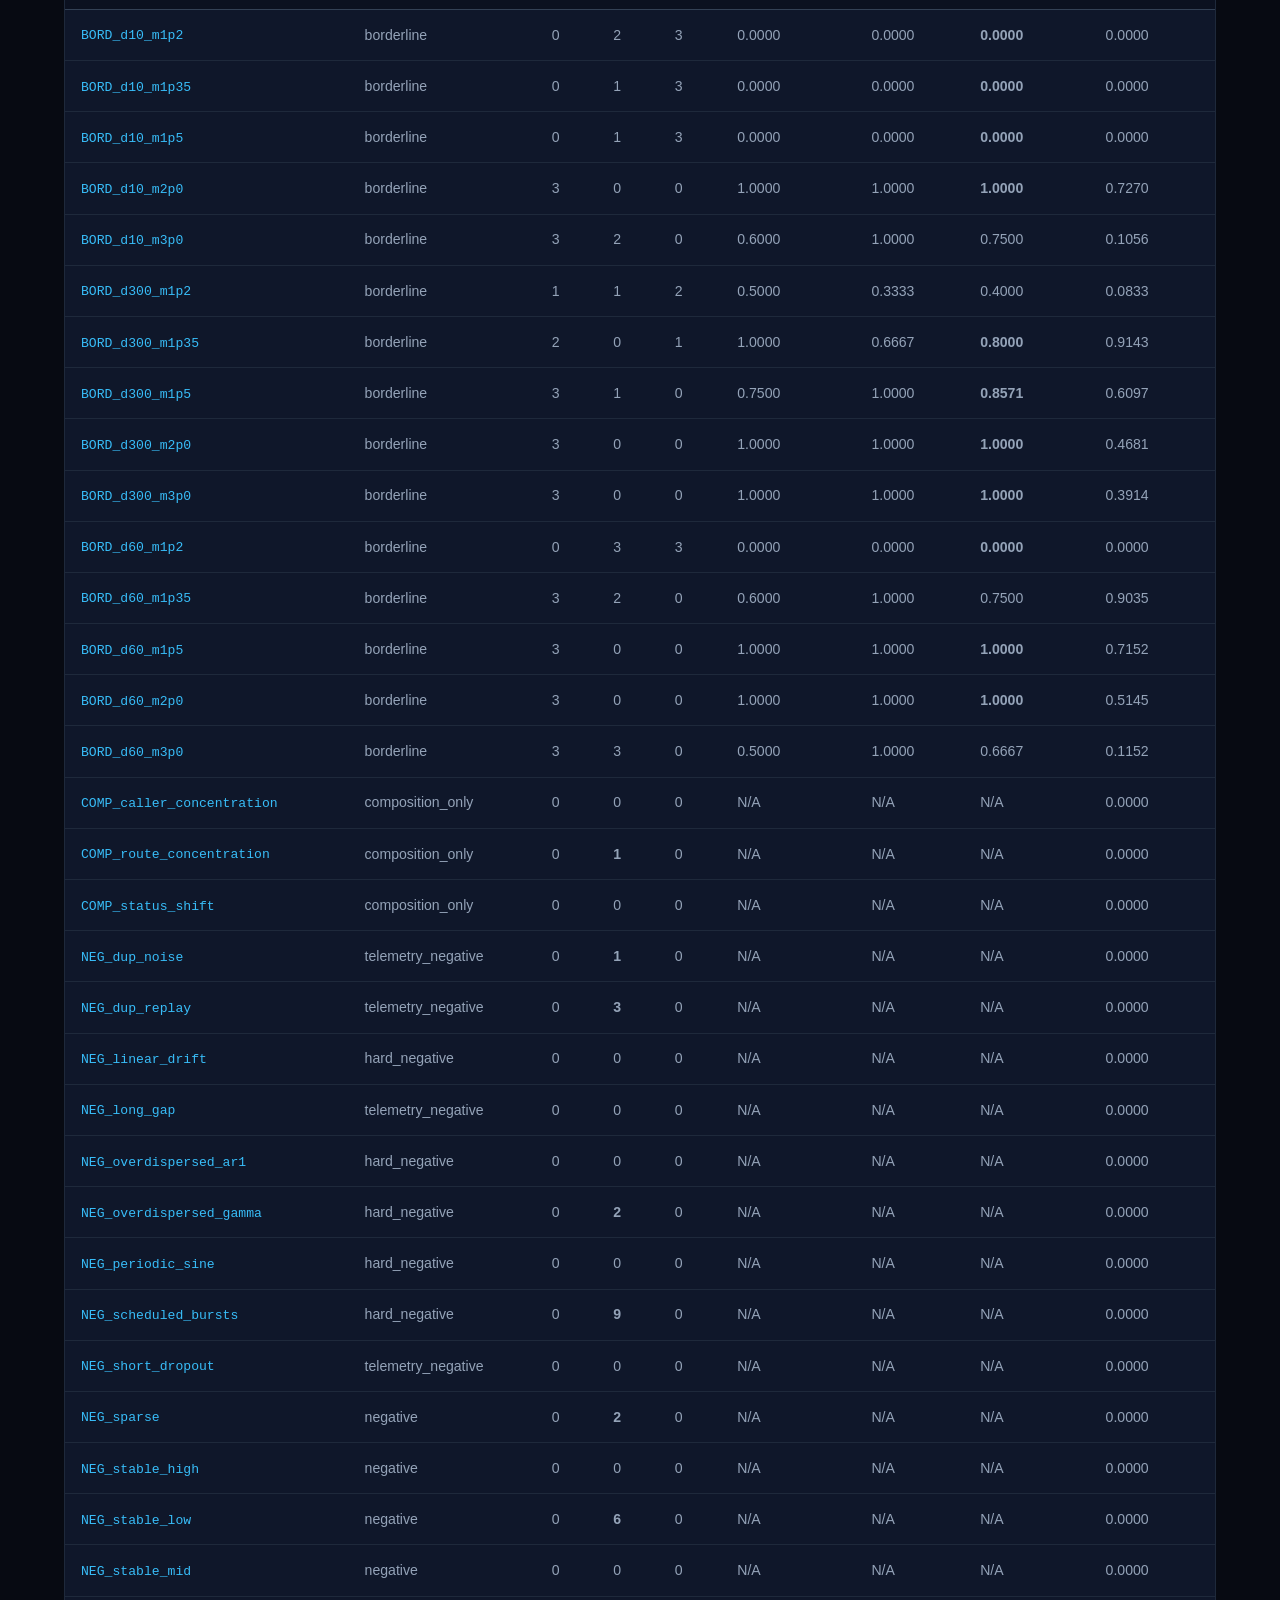
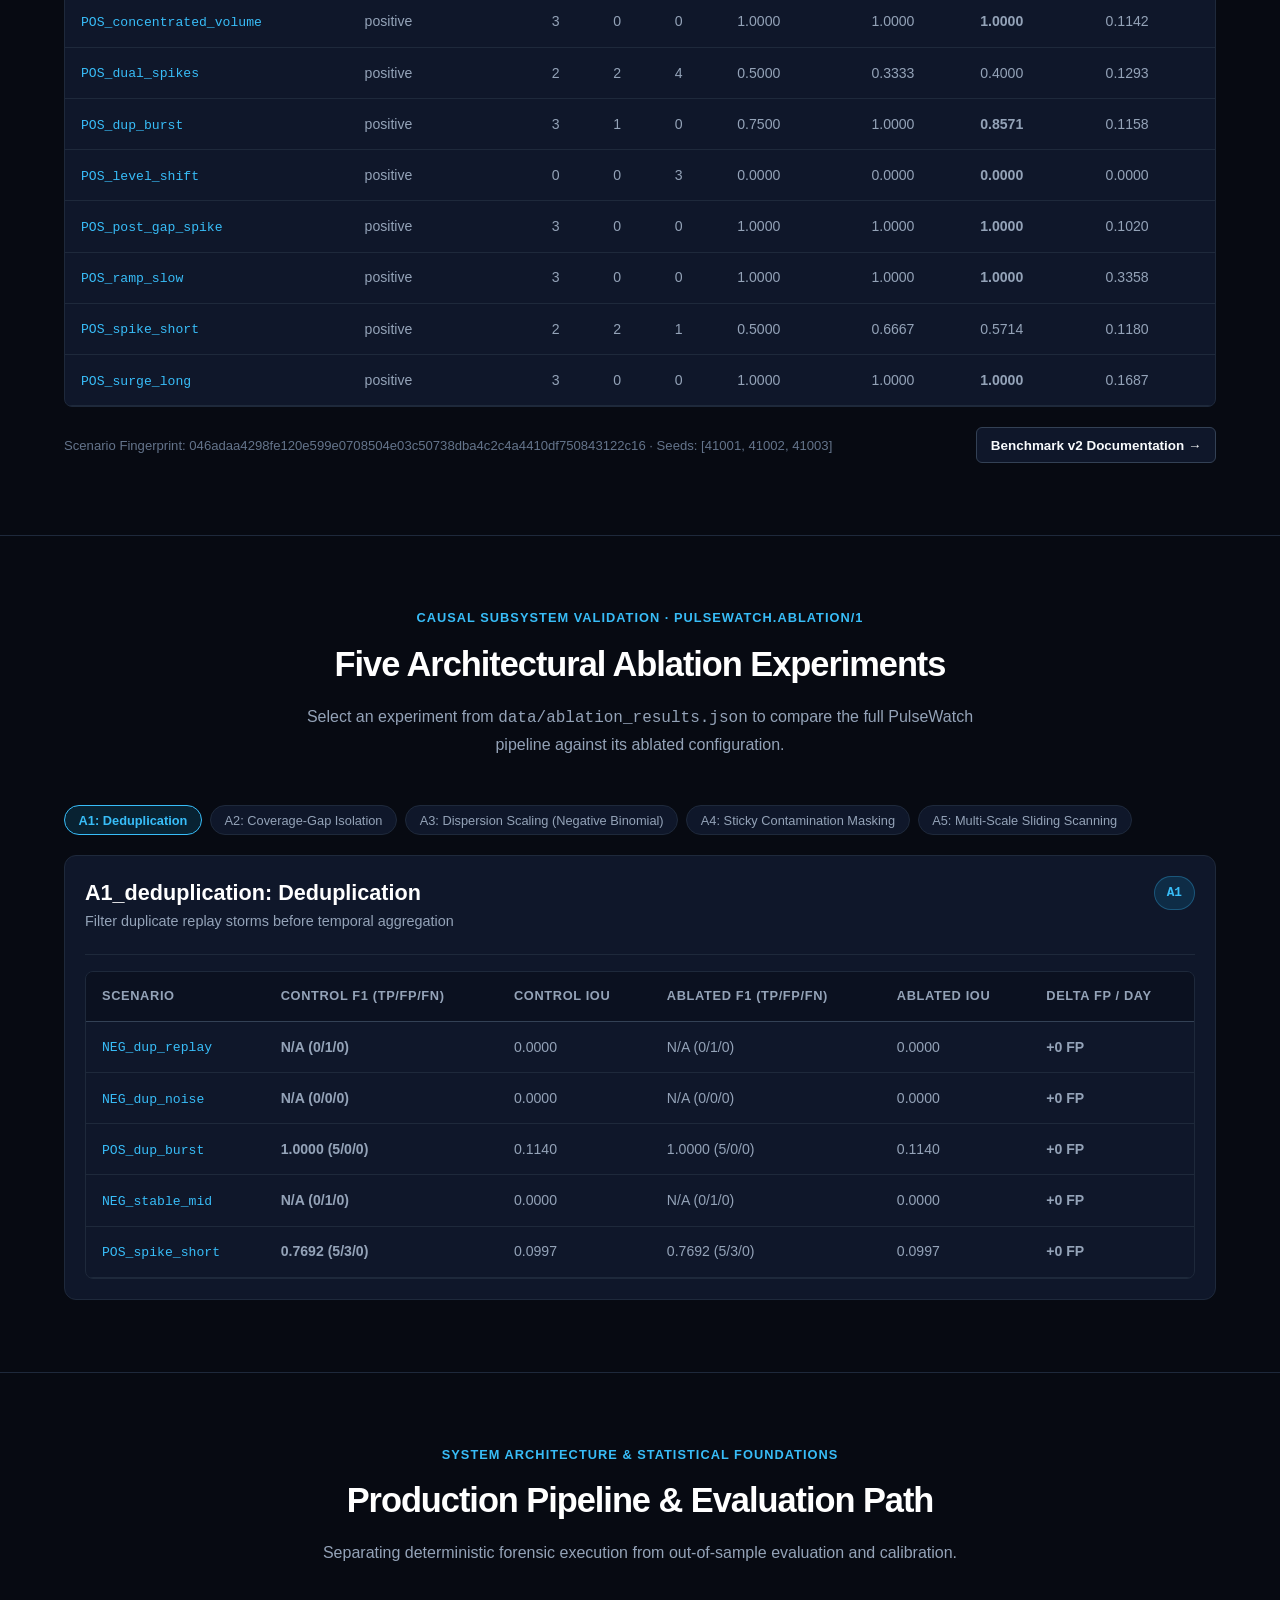
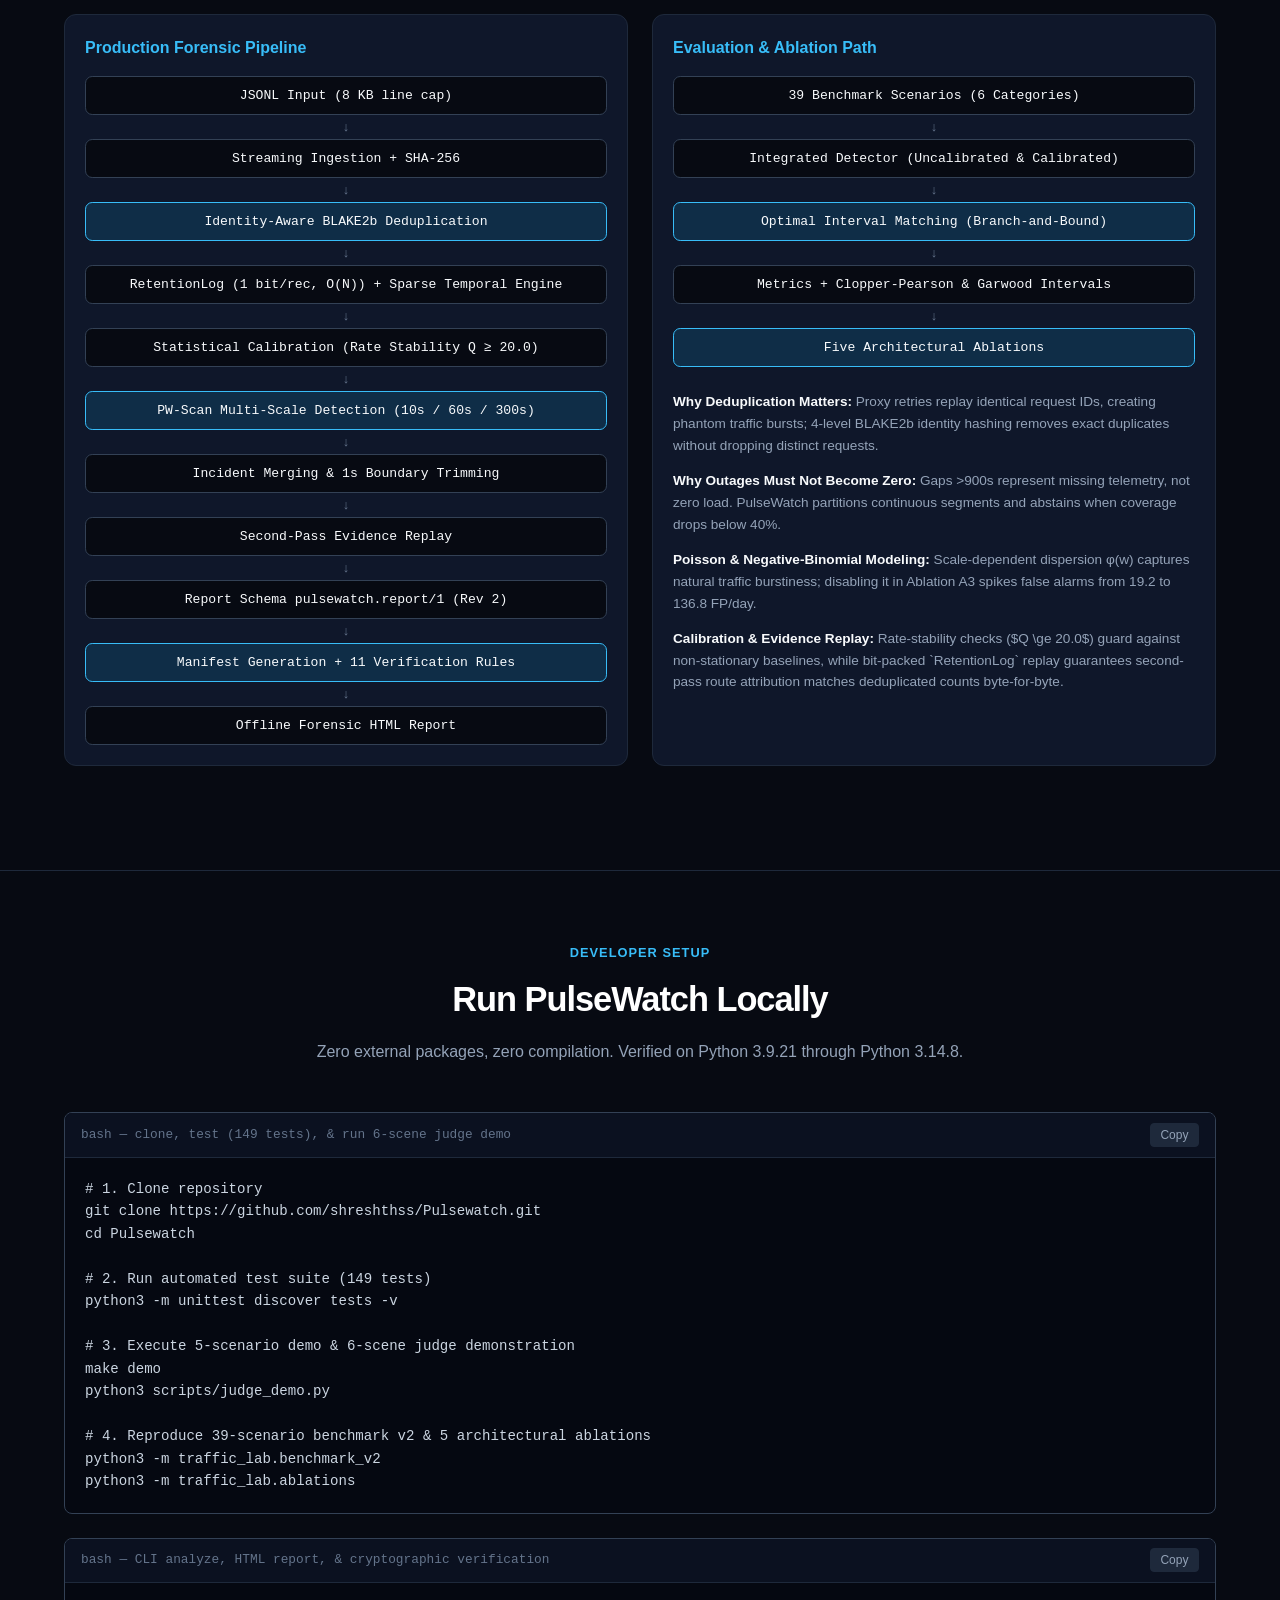
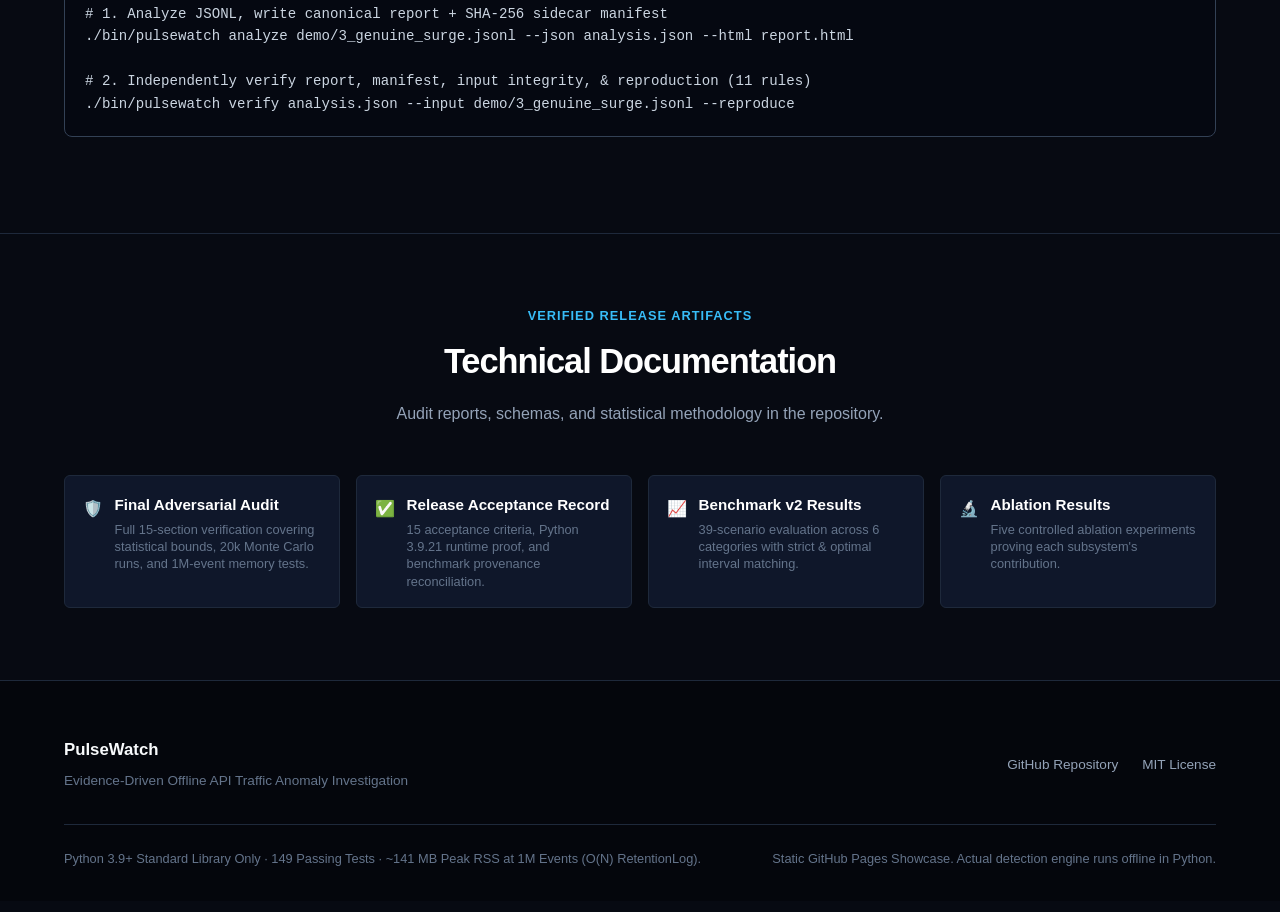
==== commit f2b627de: "feat(site): upgrade PulseWatch interactive public demonstration - Six official judge scenes + bonus " ====
--- a/site/index.html
+++ b/site/index.html
@@ -5,7 +5,7 @@
   <meta name="viewport" content="width=device-width, initial-scale=1.0">
   <meta http-equiv="Content-Security-Policy" content="default-src 'self' 'unsafe-inline'; img-src 'self' data:;">
   <title>PulseWatch — Evidence-Driven Offline API Traffic Anomaly Investigation</title>
-  <meta name="description" content="Offline synthetic API traffic anomaly detection combining hierarchical deduplication, coverage tracking, multi-scale count modeling (PW-Scan), and deterministic investigation leads.">
+  <meta name="description" content="Offline API traffic anomaly detection combining hierarchical deduplication, coverage tracking, multi-scale count modeling (PW-Scan), optimal interval matching, and verifiable forensic manifests.">
   <link rel="stylesheet" href="style.css">
 </head>
 <body>
@@ -14,22 +14,21 @@
   <header class="navbar">
     <div class="nav-container">
       <a href="#" class="brand-link">
-        <svg class="brand-icon" viewBox="0 0 24 24" fill="none" stroke="currentColor" stroke-width="2">
+        <svg class="brand-icon" viewBox="0 0 24 24" fill="none" stroke="currentColor" stroke-width="2" aria-hidden="true">
           <polyline points="22 12 18 12 15 21 9 3 6 12 2 12" />
         </svg>
         <span>PulseWatch</span>
-        <span class="brand-badge">Aegython 2026</span>
+        <span class="brand-badge">Release Candidate · Rev 2</span>
       </a>
       <nav class="nav-links" aria-label="Main Navigation">
-        <a href="#workflow">Workflow</a>
-        <a href="#features">Capabilities</a>
         <a href="#demo">Interactive Demo</a>
         <a href="#benchmarks">Benchmarks</a>
+        <a href="#ablations">Ablations</a>
         <a href="#architecture">Architecture</a>
         <a href="#local">Run Locally</a>
-        <a href="#docs">Documentation</a>
+        <a href="#docs">Docs</a>
         <a href="https://github.com/shreshthss/Pulsewatch" target="_blank" rel="noopener noreferrer" class="btn-nav-github">
-          <svg width="16" height="16" viewBox="0 0 24 24" fill="currentColor">
+          <svg width="16" height="16" viewBox="0 0 24 24" fill="currentColor" aria-hidden="true">
             <path d="M12 0C5.37 0 0 5.37 0 12c0 5.31 3.435 9.795 8.205 11.385.6.105.825-.255.825-.57 0-.285-.015-1.23-.015-2.235-3.015.555-3.795-.735-4.035-1.41-.135-.345-.72-1.41-1.23-1.695-.42-.225-1.02-.78-.015-.795.945-.015 1.62.87 1.845 1.23 1.08 1.815 2.805 1.305 3.495.99.105-.78.42-1.305.765-1.605-2.67-.3-5.46-1.335-5.46-5.925 0-1.305.465-2.385 1.23-3.225-.12-.3-.54-1.53.12-3.18 0 0 1.005-.315 3.3 1.23.96-.27 1.98-.405 3-.405s2.04.135 3 .405c2.295-1.56 3.3-1.23 3.3-1.23.66 1.65.24 2.88.12 3.18.765.84 1.23 1.905 1.23 3.225 0 4.605-2.805 5.625-5.475 5.925.435.375.81 1.095.81 2.22 0 1.605-.015 2.895-.015 3.3 0 .315.225.69.825.57A12.02 12.02 0 0024 12c0-6.63-5.37-12-12-12z"/>
           </svg>
           <span>GitHub</span>
@@ -43,20 +42,22 @@
     <div class="container">
       <div class="hero-pill">
         <span class="dot"></span>
-        <span>Built for the API Traffic Watch Challenge · Aegython 2026</span>
+        <span>Python 3.9+ Standard Library · 149 Passing Tests · 11 Manifest Verification Rules</span>
       </div>
       <h1>Evidence-Driven Offline API<br><span>Traffic Anomaly Investigation</span></h1>
       <p class="lead">
-        API performance telemetry is noisy: proxy retries create phantom spikes, while collector outages masquerade as service quiescence. PulseWatch combines hierarchical request deduplication, coverage tracking, and multi-scale count modeling (PW-Scan) to deliver verifiable incident intelligence.
+        API telemetry is noisy: proxy retries create phantom spikes, while collector outages masquerade as zero traffic. PulseWatch combines streaming BLAKE2b deduplication, sparse 1-second coverage tracking, calibrated multi-scale count modeling (PW-Scan), and cryptographically verifiable forensic reports.
       </p>
       <div class="hero-actions">
         <a href="#demo" class="btn btn-primary">
-          <svg width="18" height="18" viewBox="0 0 24 24" fill="none" stroke="currentColor" stroke-width="2"><circle cx="12" cy="12" r="10"/><polygon points="10 8 16 12 10 16 10 8"/></svg>
-          <span>Explore Interactive Demo</span>
+          <svg width="18" height="18" viewBox="0 0 24 24" fill="none" stroke="currentColor" stroke-width="2" aria-hidden="true"><circle cx="12" cy="12" r="10"/><polygon points="10 8 16 12 10 16 10 8"/></svg>
+          <span>Launch Interactive Demo</span>
+        </a>
+        <a href="#benchmarks" class="btn btn-secondary">
+          <span>Explore 39-Scenario Benchmark</span>
         </a>
         <a href="https://github.com/shreshthss/Pulsewatch" target="_blank" rel="noopener noreferrer" class="btn btn-secondary">
-          <svg width="18" height="18" viewBox="0 0 24 24" fill="none" stroke="currentColor" stroke-width="2"><path d="M9 19c-5 1.5-5-2.5-7-3m14 6v-3.87a3.37 3.37 0 0 0-.94-2.61c3.14-.35 6.44-1.54 6.44-7A5.44 5.44 0 0 0 20 4.77 5.07 5.07 0 0 0 19.91 1S18.73.65 16 2.48a13.38 13.38 0 0 0-7 0C6.27.65 5.09 1 5.09 1A5.07 5.07 0 0 0 5 4.77a5.44 5.44 0 0 0-1.5 3.78c0 5.42 3.3 6.61 6.44 7A3.37 3.37 0 0 0 9 18.13V22"/></svg>
-          <span>View Source on GitHub</span>
+          <span>View Repository</span>
         </a>
       </div>
 
@@ -64,128 +65,31 @@
       <div class="hero-pillars">
         <div class="pillar-card">
           <div class="icon-box">
-            <svg width="20" height="20" viewBox="0 0 24 24" fill="none" stroke="currentColor" stroke-width="2"><rect x="4" y="4" width="16" height="16" rx="2" ry="2"/><rect x="9" y="9" width="6" height="6"/><line x1="9" y1="1" x2="9" y2="4"/><line x1="15" y1="1" x2="15" y2="4"/><line x1="9" y1="20" x2="9" y2="23"/><line x1="15" y1="20" x2="15" y2="23"/><line x1="20" y1="9" x2="23" y2="9"/><line x1="20" y1="14" x2="23" y2="14"/><line x1="1" y1="9" x2="4" y2="9"/><line x1="1" y1="14" x2="4" y2="14"/></svg>
-          </div>
-          <h3>Standard Library Only</h3>
-          <p>Zero external Python dependencies. Installs cleanly in standard Python 3.9+ environments with zero wheel vulnerabilities.</p>
+            <svg width="20" height="20" viewBox="0 0 24 24" fill="none" stroke="currentColor" stroke-width="2" aria-hidden="true"><rect x="4" y="4" width="16" height="16" rx="2" ry="2"/><rect x="9" y="9" width="6" height="6"/></svg>
+          </div>
+          <h3>Zero External Dependencies</h3>
+          <p>Pure Python 3.9+ standard library. Verified with 149 passing unit &amp; integration tests on Python 3.9.21 and 3.14.8.</p>
         </div>
         <div class="pillar-card">
           <div class="icon-box">
-            <svg width="20" height="20" viewBox="0 0 24 24" fill="none" stroke="currentColor" stroke-width="2"><path d="M12 22s8-4 8-10V5l-8-3-8 3v7c0 6 8 10 8 10z"/></svg>
-          </div>
-          <h3>100% Offline &amp; Safe</h3>
-          <p>Strictly offline analysis. Never probes live APIs, captures live packets, or leaks telemetry outside the local host.</p>
+            <svg width="20" height="20" viewBox="0 0 24 24" fill="none" stroke="currentColor" stroke-width="2" aria-hidden="true"><path d="M12 22s8-4 8-10V5l-8-3-8 3v7c0 6 8 10 8 10z"/></svg>
+          </div>
+          <h3>Bounded Streaming &amp; Replay</h3>
+          <p>Line-by-line streaming ingestion with 1-bit-per-record <code>RetentionLog</code> (O(N) bits) and ~141 MB peak RSS at 1M events.</p>
         </div>
         <div class="pillar-card">
           <div class="icon-box">
-            <svg width="20" height="20" viewBox="0 0 24 24" fill="none" stroke="currentColor" stroke-width="2"><circle cx="12" cy="12" r="10"/><polyline points="12 6 12 12 16 14"/></svg>
-          </div>
-          <h3>Exact 1s Localization</h3>
-          <p>Trims multi-scale window excess down to 1-second active boundaries, achieving mean temporal IoU = 1.00 without moving average lag.</p>
+            <svg width="20" height="20" viewBox="0 0 24 24" fill="none" stroke="currentColor" stroke-width="2" aria-hidden="true"><circle cx="12" cy="12" r="10"/><polyline points="12 6 12 12 16 14"/></svg>
+          </div>
+          <h3>39 Scenarios · 5 Ablations</h3>
+          <p>Evaluated across 39 benchmark scenarios (6 categories), 5 controlled ablations, and authentic WorldCup98 traces.</p>
         </div>
         <div class="pillar-card">
           <div class="icon-box">
-            <svg width="20" height="20" viewBox="0 0 24 24" fill="none" stroke="currentColor" stroke-width="2"><path d="M10.29 3.86L1.82 18a2 2 0 0 0 1.71 3h16.94a2 2 0 0 0 1.71-3L13.71 3.86a2 2 0 0 0-3.42 0z"/><line x1="12" y1="9" x2="12" y2="13"/><line x1="12" y1="17" x2="12.01" y2="17"/></svg>
-          </div>
-          <h3>Explicit Abstention</h3>
-          <p>Isolates telemetry collector outages (&gt;900s gaps) and explicitly abstains rather than assuming quiescent zero traffic.</p>
-        </div>
-      </div>
-    </div>
-  </section>
-
-  <!-- Workflow Section -->
-  <section id="workflow">
-    <div class="container">
-      <div class="section-header">
-        <div class="section-tag">Engineering Workflow</div>
-        <h2>End-to-End Analysis Pipeline</h2>
-        <p>Every step enforces strict memory bounds, mathematical determinism, and data verification.</p>
-      </div>
-      <div class="pipeline-flow">
-        <div class="pipeline-step">
-          <div class="step-num">01 / LOAD</div>
-          <h4>Stream Ingest</h4>
-          <p>Streams JSONL line-by-line with 8KB line caps and 5M record limit to protect local memory.</p>
-        </div>
-        <div class="pipeline-step">
-          <div class="step-num">02 / VALIDATE</div>
-          <h4>Time Normalization</h4>
-          <p>Normalizes ISO 8601 &amp; Epoch timestamps to nanosecond precision with out-of-order tracking.</p>
-        </div>
-        <div class="pipeline-step">
-          <div class="step-num">03 / DEDUP</div>
-          <h4>BLAKE2b Identity</h4>
-          <p>Deduplicates replayed logs using 16-byte hashes across a 4-level gateway identity hierarchy.</p>
-        </div>
-        <div class="pipeline-step">
-          <div class="step-num">04 / TEMPORAL</div>
-          <h4>Sparse 1s Engine</h4>
-          <p>Partitions time into 1-second sparse bins and isolates unobserved collector gaps (&gt;900s).</p>
-        </div>
-        <div class="pipeline-step">
-          <div class="step-num">05 / DETECT</div>
-          <h4>PW-Scan Engine</h4>
-          <p>Evaluates multi-scale windows (10s, 60s, 300s) using Poisson and Negative-Binomial count modeling.</p>
-        </div>
-        <div class="pipeline-step">
-          <div class="step-num">06 / INVESTIGATE</div>
-          <h4>Evidence &amp; Leads</h4>
-          <p>Trims boundaries to 1s active excess, classifies geometric shape, and assigns concentration tags.</p>
-        </div>
-        <div class="pipeline-step">
-          <div class="step-num">07 / EXPORT</div>
-          <h4>Canonical Report</h4>
-          <p>Exports deterministic JSON (<code>pulsewatch.report/1</code>) and self-contained offline HTML reports.</p>
-        </div>
-      </div>
-    </div>
-  </section>
-
-  <!-- Features & Capabilities -->
-  <section id="features">
-    <div class="container">
-      <div class="section-header">
-        <div class="section-tag">Technical Capabilities</div>
-        <h2>What Makes PulseWatch Distinct</h2>
-        <p>Engineered to solve real telemetry failure modes that cause false alarms in standard monitoring tools.</p>
-      </div>
-      <div class="features-grid">
-        <div class="feature-box">
-          <div class="feat-icon">⚡</div>
-          <h3>Hierarchical BLAKE2b Deduplication</h3>
-          <p>Enforces a 4-level identity hierarchy <code>(source, seq)</code>, <code>(source, trace, span)</code>, and <code>(source, request_id)</code>. Deduplication only occurs when identities and normalized event attributes match exactly, preserving distinct requests with transparent degradation tracking.</p>
-          <span class="feature-tag">pulsewatch.dedup</span>
-        </div>
-        <div class="feature-box">
-          <div class="feat-icon">⏱️</div>
-          <h3>Sparse 1-Second Temporal Engine</h3>
-          <p>Memory allocation is strictly O(active events) rather than dense arrays proportional to elapsed wall-clock time. Gaps &gt;900s are partitioned into continuous observation segments, ensuring long collector outages never masquerade as zero-traffic.</p>
-          <span class="feature-tag">pulsewatch.temporal</span>
-        </div>
-        <div class="feature-box">
-          <div class="feat-icon">📊</div>
-          <h3>PW-Scan: Multi-Scale Discrete Counts</h3>
-          <p>Models integer arrival counts across 10s, 60s, and 300s timescales. Uses scale-dependent dispersion &phi;(w) to model overdispersed bursty arrivals via Negative-Binomial parameters, combined with stable log-space tail estimation.</p>
-          <span class="feature-tag">pulsewatch.detector</span>
-        </div>
-        <div class="feature-box">
-          <div class="feat-icon">🛡️</div>
-          <h3>Sticky Contamination Masking</h3>
-          <p>Screens initial candidate windows across fine scales (Z &ge; 4.0), sticky-masks elevated intervals, and refits clean baselines across up to 5 iterations. High baseline contamination triggers explicit reliability downgrades.</p>
-          <span class="feature-tag">Z &ge; 4.0 Residuals</span>
-        </div>
-        <div class="feature-box">
-          <div class="feat-icon">🔍</div>
-          <h3>Actionable SRE Investigation Leads</h3>
-          <p>Collects second-pass route and caller concentration evidence verified against source SHA-256 hashes. Rules generate deterministic investigation leads (e.g. check client retry loops or database indexes) without hallucination risks.</p>
-          <span class="feature-tag">Deterministic Guidance</span>
-        </div>
-        <div class="feature-box">
-          <div class="feat-icon">📄</div>
-          <h3>Canonical JSON &amp; Offline HTML</h3>
-          <p>Produces valid <code>pulsewatch.report/1</code> JSON documents with deterministic SHA-256 analysis hashes and generates self-contained offline HTML reports protected by strict Content Security Policies.</p>
-          <span class="feature-tag">pulsewatch.report/1</span>
+            <svg width="20" height="20" viewBox="0 0 24 24" fill="none" stroke="currentColor" stroke-width="2" aria-hidden="true"><path d="M9 12l2 2 4-4"/><rect x="3" y="3" width="18" height="18" rx="2"/></svg>
+          </div>
+          <h3>11 Manifest Integrity Rules</h3>
+          <p>Report Schema <code>pulsewatch.report/1</code> (Rev 2) with SHA-256 sidecar manifests and deterministic second-pass replay.</p>
         </div>
       </div>
     </div>
@@ -195,66 +99,87 @@
   <section id="demo">
     <div class="container">
       <div class="section-header">
-        <div class="section-tag">Interactive Demonstration</div>
-        <h2>Inspect Curated Telemetry Scenarios</h2>
-        <p>Explore actual analysis results generated by PulseWatch across 5 diverse synthetic telemetry failure modes.</p>
+        <div class="section-tag">Interactive Judge Demonstration</div>
+        <h2>Six Official Scenes &amp; Forensic Evidence Explorer</h2>
+        <p>Inspect verified analysis artifacts generated by the Python engine across all six official judge demonstration scenes plus the ambiguous regime shift scenario.</p>
+      </div>
+
+      <div class="static-notice" role="note">
+        <svg width="20" height="20" viewBox="0 0 24 24" fill="none" stroke="#38bdf8" stroke-width="2" style="flex-shrink:0; margin-top:2px;" aria-hidden="true"><circle cx="12" cy="12" r="10"/><line x1="12" y1="16" x2="12" y2="12"/><line x1="12" y1="8" x2="12.01" y2="8"/></svg>
+        <div>
+          <strong>Static GitHub Pages Demonstration:</strong> The full PulseWatch detection engine executes offline in Python 3.9+. This browser console loads pre-generated, SHA-256 verified artifacts from <code>site/data/scenarios.json</code> and <code>site/demo/</code>, rendering interactive SVG traffic timelines and forensic evidence panels client-side.
+        </div>
       </div>
 
       <div class="demo-console">
         <!-- Scenario Tabs -->
-        <div class="console-nav" role="tablist" aria-label="Curated Scenarios">
+        <div class="console-nav" id="scenario-tabs" role="tablist" aria-label="Judge Demonstration Scenes">
           <button class="scenario-tab" data-scenario="normal" role="tab" aria-selected="false">1. Normal Traffic</button>
-          <button class="scenario-tab" data-scenario="dedup" role="tab" aria-selected="false">2. Duplicate Storm</button>
+          <button class="scenario-tab" data-scenario="gap" role="tab" aria-selected="false">2. Coverage Gap</button>
           <button class="scenario-tab active" data-scenario="surge" role="tab" aria-selected="true">3. Genuine Surge</button>
-          <button class="scenario-tab" data-scenario="gap" role="tab" aria-selected="false">4. Coverage Gap</button>
-          <button class="scenario-tab" data-scenario="regime" role="tab" aria-selected="false">5. Regime Shift</button>
+          <button class="scenario-tab" data-scenario="dedup" role="tab" aria-selected="false">4. Replay Storm</button>
+          <button class="scenario-tab" data-scenario="worldcup98" role="tab" aria-selected="false">5. WorldCup98</button>
+          <button class="scenario-tab" data-scenario="ablations" role="tab" aria-selected="false">6. Ablations</button>
+          <button class="scenario-tab" data-scenario="regime" role="tab" aria-selected="false">Bonus: Regime Shift</button>
         </div>
 
         <!-- Scenario Content Panel -->
         <div class="console-body">
           <div class="console-header-row">
             <div>
-              <h3 id="sc-title">Scenario 3: Genuine 90s API Surge</h3>
-              <p id="sc-subtitle">Multi-client load spike on search route with localized 1-second boundaries</p>
+              <h3 id="sc-title">Loading scenario data...</h3>
+              <p id="sc-subtitle">Fetching verified artifacts from site/data/scenarios.json</p>
             </div>
             <div>
-              <span id="sc-badge" class="badge badge-danger">1 Incident Flagged</span>
-            </div>
+              <span id="sc-badge" class="badge badge-cyan">Verified</span>
+            </div>
+          </div>
+
+          <!-- Traffic Visualization -->
+          <div class="chart-panel" id="sc-chart-panel">
+            <div class="chart-header">
+              <div class="chart-title" id="sc-chart-title">Traffic Rate Timeline (req/s)</div>
+              <div class="chart-legend" id="sc-chart-legend"></div>
+            </div>
+            <div class="chart-svg-wrap" id="sc-chart-container" aria-label="Traffic timeline visualization"></div>
           </div>
 
           <!-- Key Metrics -->
-          <div class="metrics-grid" id="sc-metrics">
-            <!-- Dynamically populated by app.js -->
-          </div>
+          <div class="metrics-grid" id="sc-metrics"></div>
 
           <!-- Insight Card -->
           <div class="insight-card">
-            <h4 id="sc-highlight">Exact Boundary Localization (IoU = 1.00) &amp; Actionable SRE Leads</h4>
-            <p id="sc-explanation">A genuine 90-second surge on /api/v1/items/search was detected across 10s, 60s, and 300s timescales. Rather than suffering from moving-average boundary lag, PulseWatch trims candidates to 1-second active excess, achieving exact IoU = 1.00.</p>
-          </div>
-
-          <!-- Investigation Leads -->
-          <div class="leads-box">
-            <h4>Generated Deterministic SRE Investigation Leads</h4>
-            <ul id="sc-leads">
-              <!-- Dynamically populated by app.js -->
-            </ul>
+            <h4 id="sc-highlight">Scenario Summary</h4>
+            <p id="sc-explanation"></p>
+          </div>
+
+          <!-- Expandable Investigation Evidence Panels -->
+          <div class="evidence-accordion" id="sc-evidence-accordion"></div>
+
+          <!-- Inline Raw JSON Drawer (hidden by default) -->
+          <div class="json-drawer" id="sc-json-drawer" hidden>
+            <div class="json-drawer-header">
+              <span id="sc-json-filename">analysis.json</span>
+              <button type="button" class="filter-btn" id="sc-json-close">Close JSON</button>
+            </div>
+            <pre id="sc-json-content"></pre>
           </div>
 
           <!-- Console Footer & Links -->
           <div class="console-footer-row">
             <div class="hash-info">
-              <span>SHA-256 Analysis Hash:</span>
-              <span class="hash-val" id="sc-hash">d2ca7c8a9cc8269a86086fefb2f5315a46ade2f06898bd7bd52e98e438071875</span>
+              <span>Analysis / Integrity Digest:</span>
+              <span class="hash-val" id="sc-hash">—</span>
             </div>
             <div class="console-actions">
-              <a id="sc-json-link" href="demo/3_genuine_surge_analysis.json" target="_blank" rel="noopener noreferrer" class="btn btn-secondary" style="padding: 0.5rem 0.9rem; font-size: 0.82rem;">
-                <svg width="14" height="14" viewBox="0 0 24 24" fill="none" stroke="currentColor" stroke-width="2"><path d="M14 2H6a2 2 0 0 0-2 2v16a2 2 0 0 0 2 2h12a2 2 0 0 0 2-2V8z"/><polyline points="14 2 14 8 20 8"/></svg>
-                <span>Raw JSON</span>
+              <button type="button" id="sc-json-toggle" class="btn btn-secondary" style="padding: 0.5rem 0.9rem; font-size: 0.82rem;">
+                <span>View Raw JSON</span>
+              </button>
+              <a id="sc-json-download" href="#" download class="btn btn-secondary" style="padding: 0.5rem 0.9rem; font-size: 0.82rem;">
+                <span>Download JSON</span>
               </a>
-              <a id="sc-report-link" href="demo/3_genuine_surge_report.html" target="_blank" rel="noopener noreferrer" class="btn btn-primary" style="padding: 0.5rem 0.9rem; font-size: 0.82rem;">
-                <svg width="14" height="14" viewBox="0 0 24 24" fill="none" stroke="currentColor" stroke-width="2"><path d="M18 13v6a2 2 0 0 1-2 2H5a2 2 0 0 1-2-2V8a2 2 0 0 1 2-2h6"/><polyline points="15 3 21 3 21 9"/><line x1="10" y1="14" x2="21" y2="3"/></svg>
-                <span>Open Full HTML Report</span>
+              <a id="sc-report-link" href="#" target="_blank" rel="noopener noreferrer" class="btn btn-primary" style="padding: 0.5rem 0.9rem; font-size: 0.82rem;">
+                <span>Open HTML Report</span>
               </a>
             </div>
           </div>
@@ -263,204 +188,147 @@
     </div>
   </section>
 
-  <!-- Benchmark Section -->
+  <!-- Benchmark v2 Explorer -->
   <section id="benchmarks">
     <div class="container">
       <div class="section-header">
-        <div class="section-tag">Validation Evidence</div>
-        <h2>13-Scenario Benchmark Comparison</h2>
-        <p>Evaluated on held-out seeds against 4 standard baseline monitoring algorithms with complete ground-truth isolation.</p>
+        <div class="section-tag">Reproducible Evaluation · pulsewatch.benchmark/2</div>
+        <h2>39-Scenario Benchmark v2 Explorer</h2>
+        <p>Evaluated across 6 categories using held-out seeds <code>[41001, 41002, 41003]</code>. Undefined positive-class metrics on negative scenarios are preserved as <code>N/A</code> rather than coerced to 1.0.</p>
+      </div>
+
+      <div class="kpi-strip" id="bm-kpis"></div>
+
+      <div class="filter-bar" id="bm-filters" role="group" aria-label="Filter Benchmark Categories">
+        <button type="button" class="filter-btn active" data-cat="all">All Categories (39)</button>
       </div>
 
       <div class="benchmark-table-wrapper">
-        <table class="benchmark-table" aria-label="Benchmark Comparison Table">
+        <table class="benchmark-table" aria-label="Benchmark v2 Scenario Results">
           <thead>
             <tr>
-              <th>Scenario Family</th>
-              <th>Records</th>
-              <th>PW-Scan F1 (IoU)</th>
-              <th>Fixed Threshold F1</th>
-              <th>Trailing Mean F1 (IoU)</th>
-              <th>EWMA F1 (IoU)</th>
-              <th>Simple MAD F1 (IoU)</th>
+              <th>Scenario ID</th>
+              <th>Category</th>
+              <th>TP</th>
+              <th>FP</th>
+              <th>FN</th>
+              <th>Precision</th>
+              <th>Recall</th>
+              <th>F1 Score</th>
+              <th>Mean IoU</th>
             </tr>
           </thead>
-          <tbody>
-            <tr>
-              <td><code>N0_poisson</code> (Stationary)</td>
-              <td>1,080</td>
-              <td class="stat-highlight">1.000 (0.00)</td>
-              <td class="stat-fail">0.000 (FP=1)</td>
-              <td>1.000 (0.00)</td>
-              <td>1.000 (0.00)</td>
-              <td>1.000 (0.00)</td>
-            </tr>
-            <tr>
-              <td><code>N1_sparse</code> (Low arrivals)</td>
-              <td>81</td>
-              <td class="stat-highlight">1.000 (0.00)</td>
-              <td>1.000 (0.00)</td>
-              <td>1.000 (0.00)</td>
-              <td>1.000 (0.00)</td>
-              <td>1.000 (0.00)</td>
-            </tr>
-            <tr>
-              <td><code>N2_overdispersed</code> (Burst)</td>
-              <td>1,041</td>
-              <td class="stat-highlight">1.000 (0.00)</td>
-              <td class="stat-fail">0.000 (FP=1)</td>
-              <td>1.000 (0.00)</td>
-              <td class="stat-fail">0.000 (FP=1)</td>
-              <td>1.000 (0.00)</td>
-            </tr>
-            <tr>
-              <td><code>A1_isolated_spike</code> (12s)</td>
-              <td>1,020</td>
-              <td class="stat-highlight">1.000 (1.00)</td>
-              <td>1.000 (1.00)</td>
-              <td>1.000 (1.00)</td>
-              <td>1.000 (1.00)</td>
-              <td>1.000 (1.00)</td>
-            </tr>
-            <tr>
-              <td><code>A2_micro_burst</code> (4s)</td>
-              <td>780</td>
-              <td class="stat-highlight">1.000 (1.00)</td>
-              <td>1.000 (1.00)</td>
-              <td>1.000 (1.00)</td>
-              <td>1.000 (1.00)</td>
-              <td>1.000 (1.00)</td>
-            </tr>
-            <tr>
-              <td><code>A3_sustained_surge</code> (90s)</td>
-              <td>2,790</td>
-              <td class="stat-highlight">1.000 (1.00)</td>
-              <td>1.000 (1.00)</td>
-              <td class="stat-lag">1.000 (0.67)</td>
-              <td class="stat-lag">1.000 (0.67)</td>
-              <td>1.000 (1.00)</td>
-            </tr>
-            <tr>
-              <td><code>A4_ramp</code> (60s)</td>
-              <td>1,490</td>
-              <td class="stat-highlight">1.000 (1.00)</td>
-              <td>1.000 (1.00)</td>
-              <td>1.000 (1.00)</td>
-              <td>1.000 (1.00)</td>
-              <td>1.000 (1.00)</td>
-            </tr>
-            <tr>
-              <td><code>A5_distinct_flood</code> (30s)</td>
-              <td>1,380</td>
-              <td class="stat-highlight">1.000 (1.00)</td>
-              <td>1.000 (1.00)</td>
-              <td>1.000 (1.00)</td>
-              <td>1.000 (1.00)</td>
-              <td>1.000 (1.00)</td>
-            </tr>
-            <tr>
-              <td><code>D1_duplicate_storm</code></td>
-              <td>710</td>
-              <td class="stat-highlight">1.000 (0.00)</td>
-              <td>1.000 (0.00)</td>
-              <td>1.000 (0.00)</td>
-              <td>1.000 (0.00)</td>
-              <td>1.000 (0.00)</td>
-            </tr>
-            <tr>
-              <td><code>L1_identity_stripped</code></td>
-              <td>480</td>
-              <td class="stat-highlight">1.000 (0.00)</td>
-              <td>1.000 (0.00)</td>
-              <td>1.000 (0.00)</td>
-              <td>1.000 (0.00)</td>
-              <td>1.000 (0.00)</td>
-            </tr>
-            <tr>
-              <td><code>S1_level_shift</code></td>
-              <td>2,280</td>
-              <td class="stat-highlight">1.000 (1.00)</td>
-              <td>1.000 (1.00)</td>
-              <td class="stat-lag">1.000 (0.50)</td>
-              <td class="stat-lag">1.000 (0.50)</td>
-              <td>1.000 (1.00)</td>
-            </tr>
-            <tr>
-              <td><code>G1_long_gap</code> (&gt;900s)</td>
-              <td>480</td>
-              <td class="stat-highlight">1.000 (0.00)</td>
-              <td>1.000 (0.00)</td>
-              <td class="stat-fail">0.000 (FP=1)</td>
-              <td class="stat-fail">0.000 (FP=1)</td>
-              <td class="stat-fail">0.000 (FP=2)</td>
-            </tr>
-            <tr>
-              <td><code>X1_hostile_strings</code></td>
-              <td>480</td>
-              <td class="stat-highlight">1.000 (0.00)</td>
-              <td>1.000 (0.00)</td>
-              <td>1.000 (0.00)</td>
-              <td>1.000 (0.00)</td>
-              <td>1.000 (0.00)</td>
-            </tr>
+          <tbody id="bm-table-body">
+            <tr><td colspan="9">Loading benchmark_v2.json...</td></tr>
           </tbody>
         </table>
       </div>
 
-      <div style="margin-top: 1.5rem; display: flex; justify-content: space-between; align-items: center; flex-wrap: wrap; gap: 1rem;">
-        <span style="font-size: 0.85rem; color: var(--text-dim);">Evaluated across 3 distinct seeds (20261121, 20261122, 20261123). Zero detector retuning.</span>
-        <a href="https://github.com/shreshthss/Pulsewatch/blob/main/docs/BENCHMARK_RESULTS.md" target="_blank" rel="noopener noreferrer" class="btn btn-secondary" style="font-size: 0.85rem; padding: 0.4rem 0.8rem;">
-          <span>View Complete Benchmark Documentation →</span>
-        </a>
-      </div>
-    </div>
-  </section>
-
-  <!-- Architecture & Statistical Approach -->
+      <div style="margin-top: 1.25rem; display: flex; justify-content: space-between; align-items: center; flex-wrap: wrap; gap: 1rem;">
+        <span style="font-size: 0.82rem; color: var(--text-dim);" id="bm-fingerprint">Scenario Fingerprint: —</span>
+        <a href="https://github.com/shreshthss/Pulsewatch/blob/integration/docs/BENCHMARK_V2_RESULTS.md" target="_blank" rel="noopener noreferrer" class="btn btn-secondary" style="font-size: 0.84rem; padding: 0.4rem 0.85rem;">
+          <span>Benchmark v2 Documentation →</span>
+        </a>
+      </div>
+    </div>
+  </section>
+
+  <!-- Ablation Explorer -->
+  <section id="ablations">
+    <div class="container">
+      <div class="section-header">
+        <div class="section-tag">Causal Subsystem Validation · pulsewatch.ablation/1</div>
+        <h2>Five Architectural Ablation Experiments</h2>
+        <p>Select an experiment from <code>data/ablation_results.json</code> to compare the full PulseWatch pipeline against its ablated configuration.</p>
+      </div>
+
+      <div class="ablation-tabs" id="ab-tabs" role="tablist" aria-label="Ablation Experiments"></div>
+
+      <div class="ablation-card">
+        <div class="console-header-row" style="margin-bottom: 1rem;">
+          <div>
+            <h3 id="ab-title">Loading ablation experiment...</h3>
+            <p id="ab-desc" style="color: var(--text-muted); font-size: 0.9rem;"></p>
+          </div>
+          <span id="ab-id-badge" class="badge badge-cyan">A1</span>
+        </div>
+
+        <div class="benchmark-table-wrapper">
+          <table class="benchmark-table" aria-label="Ablation Comparison Table">
+            <thead>
+              <tr>
+                <th>Scenario</th>
+                <th>Control F1 (TP/FP/FN)</th>
+                <th>Control IoU</th>
+                <th>Ablated F1 (TP/FP/FN)</th>
+                <th>Ablated IoU</th>
+                <th>Delta FP / Day</th>
+              </tr>
+            </thead>
+            <tbody id="ab-table-body"></tbody>
+          </table>
+        </div>
+      </div>
+    </div>
+  </section>
+
+  <!-- Architecture & Pipeline Visualization -->
   <section id="architecture">
     <div class="container">
       <div class="section-header">
-        <div class="section-tag">Architecture &amp; Math</div>
-        <h2>Statistical Foundations of PW-Scan</h2>
-        <p>Grounding anomaly detection in discrete probability theory and robust estimation.</p>
-      </div>
-
-      <div class="arch-grid">
-        <div class="arch-card">
-          <h3>Adaptive Block Estimation</h3>
-          <p>Selects initial baseline block length L &in; {60, 300, 900, 3600}s where expected arrivals E &ge; 20. Prevents zero-collapse on sparse low-rate APIs.</p>
-          <ul>
-            <li>Median aggregation across clean blocks</li>
-            <li>Guarantees CLT convergence</li>
-            <li>Eliminates integer rounding distortion</li>
-          </ul>
-        </div>
-        <div class="arch-card">
-          <h3>Scale-Dependent Dispersion</h3>
-          <p>Models variance-to-mean dispersion ratio &phi;(w) = Var(S_w) / E(S_w) at each timescale. Detects overdispersion and fits Negative-Binomial parameters (r, q).</p>
-          <ul>
-            <li>r = E / (&phi; - 1), q = E / (r + E)</li>
-            <li>Poisson lower bound when &phi; &le; 1.05</li>
-            <li>Prevents over-alerting on bursty callers</li>
-          </ul>
-        </div>
-        <div class="arch-card">
-          <h3>Sticky Contamination Masking</h3>
-          <p>Screens initial candidate windows across fine scales (Z &ge; 4.0). Masks elevated intervals and refits clean baseline across up to 5 iterations.</p>
-          <ul>
-            <li>Prevents baseline inflation during long surges</li>
-            <li>Tracks fraction of time/events masked</li>
-            <li>Downgrades reliability if &gt;40% masked</li>
-          </ul>
-        </div>
-        <div class="arch-card">
-          <h3>Numerically Stable Tail Estimation</h3>
-          <p>Computes upper tail p-values in log-space using stable recurrence relations. Binds omitted tail mass with geometric series convergence checks.</p>
-          <ul>
-            <li>Exact convergence error bounds</li>
-            <li>Emits tail_exact boolean flag</li>
-            <li>Zero float overflow or underflow</li>
-          </ul>
+        <div class="section-tag">System Architecture &amp; Statistical Foundations</div>
+        <h2>Production Pipeline &amp; Evaluation Path</h2>
+        <p>Separating deterministic forensic execution from out-of-sample evaluation and calibration.</p>
+      </div>
+
+      <div class="diagrams-grid">
+        <div class="diagram-box">
+          <h3>Production Forensic Pipeline</h3>
+          <div class="flow-chain" aria-label="Production pipeline flow">
+            <div class="flow-node">JSONL Input (8 KB line cap)</div>
+            <div class="flow-arrow">↓</div>
+            <div class="flow-node">Streaming Ingestion + SHA-256</div>
+            <div class="flow-arrow">↓</div>
+            <div class="flow-node highlight">Identity-Aware BLAKE2b Deduplication</div>
+            <div class="flow-arrow">↓</div>
+            <div class="flow-node">RetentionLog (1 bit/rec, O(N)) + Sparse Temporal Engine</div>
+            <div class="flow-arrow">↓</div>
+            <div class="flow-node">Statistical Calibration (Rate Stability Q &ge; 20.0)</div>
+            <div class="flow-arrow">↓</div>
+            <div class="flow-node highlight">PW-Scan Multi-Scale Detection (10s / 60s / 300s)</div>
+            <div class="flow-arrow">↓</div>
+            <div class="flow-node">Incident Merging &amp; 1s Boundary Trimming</div>
+            <div class="flow-arrow">↓</div>
+            <div class="flow-node">Second-Pass Evidence Replay</div>
+            <div class="flow-arrow">↓</div>
+            <div class="flow-node">Report Schema pulsewatch.report/1 (Rev 2)</div>
+            <div class="flow-arrow">↓</div>
+            <div class="flow-node highlight">Manifest Generation + 11 Verification Rules</div>
+            <div class="flow-arrow">↓</div>
+            <div class="flow-node">Offline Forensic HTML Report</div>
+          </div>
+        </div>
+
+        <div class="diagram-box">
+          <h3>Evaluation &amp; Ablation Path</h3>
+          <div class="flow-chain" aria-label="Evaluation pipeline flow">
+            <div class="flow-node">39 Benchmark Scenarios (6 Categories)</div>
+            <div class="flow-arrow">↓</div>
+            <div class="flow-node">Integrated Detector (Uncalibrated &amp; Calibrated)</div>
+            <div class="flow-arrow">↓</div>
+            <div class="flow-node highlight">Optimal Interval Matching (Branch-and-Bound)</div>
+            <div class="flow-arrow">↓</div>
+            <div class="flow-node">Metrics + Clopper-Pearson &amp; Garwood Intervals</div>
+            <div class="flow-arrow">↓</div>
+            <div class="flow-node highlight">Five Architectural Ablations</div>
+          </div>
+
+          <div style="margin-top: 1.5rem; display: flex; flex-direction: column; gap: 0.85rem; font-size: 0.85rem; color: var(--text-muted);">
+            <div><strong style="color:var(--text-main);">Why Deduplication Matters:</strong> Proxy retries replay identical request IDs, creating phantom traffic bursts; 4-level BLAKE2b identity hashing removes exact duplicates without dropping distinct requests.</div>
+            <div><strong style="color:var(--text-main);">Why Outages Must Not Become Zero:</strong> Gaps &gt;900s represent missing telemetry, not zero load. PulseWatch partitions continuous segments and abstains when coverage drops below 40%.</div>
+            <div><strong style="color:var(--text-main);">Poisson &amp; Negative-Binomial Modeling:</strong> Scale-dependent dispersion &phi;(w) captures natural traffic burstiness; disabling it in Ablation A3 spikes false alarms from 19.2 to 136.8 FP/day.</div>
+            <div><strong style="color:var(--text-main);">Calibration &amp; Evidence Replay:</strong> Rate-stability checks ($Q \ge 20.0$) guard against non-stationary baselines, while bit-packed `RetentionLog` replay guarantees second-pass route attribution matches deduplicated counts byte-for-byte.</div>
+          </div>
         </div>
       </div>
     </div>
@@ -472,47 +340,40 @@
       <div class="section-header">
         <div class="section-tag">Developer Setup</div>
         <h2>Run PulseWatch Locally</h2>
-        <p>Zero external packages, zero compilation. Runs anywhere with standard Python 3.9+.</p>
+        <p>Zero external packages, zero compilation. Verified on Python 3.9.21 through Python 3.14.8.</p>
       </div>
 
       <div class="code-snippet">
         <div class="code-header">
-          <span>bash — clone &amp; run demo suite</span>
-          <button class="copy-btn" onclick="copyCode(this, 'code-quickstart')">
-            <svg width="14" height="14" viewBox="0 0 24 24" fill="none" stroke="currentColor" stroke-width="2"><rect x="9" y="9" width="13" height="13" rx="2" ry="2"/><path d="M5 15H4a2 2 0 0 1-2-2V4a2 2 0 0 1 2-2h9a2 2 0 0 1 2 2v1"/></svg>
-            <span>Copy</span>
-          </button>
+          <span>bash — clone, test (149 tests), &amp; run 6-scene judge demo</span>
+          <button type="button" class="copy-btn" onclick="copyCode(this, 'code-quickstart')">Copy</button>
         </div>
         <pre id="code-quickstart"><code># 1. Clone repository
 git clone https://github.com/shreshthss/Pulsewatch.git
 cd Pulsewatch
 
-# 2. Run automated test suite (29 tests in ~0.25s)
-make test
-
-# 3. Execute 5-scenario curated demonstration suite
+# 2. Run automated test suite (149 tests)
+python3 -m unittest discover tests -v
+
+# 3. Execute 5-scenario demo &amp; 6-scene judge demonstration
 make demo
-
-# 4. Run comprehensive 13-scenario benchmark matrix
-make matrix</code></pre>
+python3 scripts/judge_demo.py
+
+# 4. Reproduce 39-scenario benchmark v2 &amp; 5 architectural ablations
+python3 -m traffic_lab.benchmark_v2
+python3 -m traffic_lab.ablations</code></pre>
       </div>
 
       <div class="code-snippet">
         <div class="code-header">
-          <span>bash — standard CLI workflow</span>
-          <button class="copy-btn" onclick="copyCode(this, 'code-cli')">
-            <svg width="14" height="14" viewBox="0 0 24 24" fill="none" stroke="currentColor" stroke-width="2"><rect x="9" y="9" width="13" height="13" rx="2" ry="2"/><path d="M5 15H4a2 2 0 0 1-2-2V4a2 2 0 0 1 2-2h9a2 2 0 0 1 2 2v1"/></svg>
-            <span>Copy</span>
-          </button>
-        </div>
-        <pre id="code-cli"><code># 1. Summarize deduplicated traffic windows
-./bin/pulsewatch summarize data/sample.jsonl
-
-# 2. Detect anomalies and output canonical JSON report
-./bin/pulsewatch analyze data/sample.jsonl --json data/analysis.json
-
-# 3. Render self-contained standalone HTML report
-./bin/pulsewatch report data/analysis.json --html data/report.html</code></pre>
+          <span>bash — CLI analyze, HTML report, &amp; cryptographic verification</span>
+          <button type="button" class="copy-btn" onclick="copyCode(this, 'code-cli')">Copy</button>
+        </div>
+        <pre id="code-cli"><code># 1. Analyze JSONL, write canonical report + SHA-256 sidecar manifest
+./bin/pulsewatch analyze demo/3_genuine_surge.jsonl --json analysis.json --html report.html
+
+# 2. Independently verify report, manifest, input integrity, &amp; reproduction (11 rules)
+./bin/pulsewatch verify analysis.json --input demo/3_genuine_surge.jsonl --reproduce</code></pre>
       </div>
     </div>
   </section>
@@ -521,66 +382,38 @@
   <section id="docs">
     <div class="container">
       <div class="section-header">
-        <div class="section-tag">Repository Documents</div>
-        <h2>Technical Documentation &amp; Judge Package</h2>
-        <p>All design decisions, schemas, proofs, and defense responses are documented in the repository.</p>
+        <div class="section-tag">Verified Release Artifacts</div>
+        <h2>Technical Documentation</h2>
+        <p>Audit reports, schemas, and statistical methodology in the repository.</p>
       </div>
 
       <div class="docs-grid">
-        <a href="https://github.com/shreshthss/Pulsewatch/blob/main/docs/ARCHITECTURE.md" target="_blank" rel="noopener noreferrer" class="doc-link-card">
-          <div class="doc-icon">📐</div>
+        <a href="https://github.com/shreshthss/Pulsewatch/blob/integration/docs/PULSEWATCH_FINAL_AUDIT.md" target="_blank" rel="noopener noreferrer" class="doc-link-card">
+          <div class="doc-icon">🛡️</div>
           <div class="doc-info">
-            <h4>Architecture Specification</h4>
-            <p>Layered pipeline boundaries, data-flow guarantees, and module contracts.</p>
-          </div>
-        </a>
-        <a href="https://github.com/shreshthss/Pulsewatch/blob/main/docs/STATISTICAL_METHOD.md" target="_blank" rel="noopener noreferrer" class="doc-link-card">
-          <div class="doc-icon">📊</div>
+            <h4>Final Adversarial Audit</h4>
+            <p>Full 15-section verification covering statistical bounds, 20k Monte Carlo runs, and 1M-event memory tests.</p>
+          </div>
+        </a>
+        <a href="https://github.com/shreshthss/Pulsewatch/blob/integration/docs/PULSEWATCH_RELEASE_ACCEPTANCE.md" target="_blank" rel="noopener noreferrer" class="doc-link-card">
+          <div class="doc-icon">✅</div>
           <div class="doc-info">
-            <h4>Statistical Methodology</h4>
-            <p>Full mathematical specification of PW-Scan, dispersion, and tail estimation.</p>
-          </div>
-        </a>
-        <a href="https://github.com/shreshthss/Pulsewatch/blob/main/docs/BENCHMARK_RESULTS.md" target="_blank" rel="noopener noreferrer" class="doc-link-card">
+            <h4>Release Acceptance Record</h4>
+            <p>15 acceptance criteria, Python 3.9.21 runtime proof, and benchmark provenance reconciliation.</p>
+          </div>
+        </a>
+        <a href="https://github.com/shreshthss/Pulsewatch/blob/integration/docs/BENCHMARK_V2_RESULTS.md" target="_blank" rel="noopener noreferrer" class="doc-link-card">
           <div class="doc-icon">📈</div>
           <div class="doc-info">
-            <h4>Benchmark Results</h4>
-            <p>Complete reproducible metrics across 13 scenarios and 4 comparison baselines.</p>
-          </div>
-        </a>
-        <a href="https://github.com/shreshthss/Pulsewatch/blob/main/docs/COMPETITIVE_POSITIONING.md" target="_blank" rel="noopener noreferrer" class="doc-link-card">
-          <div class="doc-icon">🎯</div>
+            <h4>Benchmark v2 Results</h4>
+            <p>39-scenario evaluation across 6 categories with strict &amp; optimal interval matching.</p>
+          </div>
+        </a>
+        <a href="https://github.com/shreshthss/Pulsewatch/blob/integration/docs/ABLATION_RESULTS.md" target="_blank" rel="noopener noreferrer" class="doc-link-card">
+          <div class="doc-icon">🔬</div>
           <div class="doc-info">
-            <h4>Competitive Positioning</h4>
-            <p>Cross-track differentiation against AI agent, auth, and cybersecurity archetypes.</p>
-          </div>
-        </a>
-        <a href="https://github.com/shreshthss/Pulsewatch/blob/main/docs/JUDGE_QA.md" target="_blank" rel="noopener noreferrer" class="doc-link-card">
-          <div class="doc-icon">💡</div>
-          <div class="doc-info">
-            <h4>Judge Q&amp;A Defense</h4>
-            <p>16 technically grounded answers to anticipated competition and evaluation questions.</p>
-          </div>
-        </a>
-        <a href="https://github.com/shreshthss/Pulsewatch/blob/main/docs/DEMO_SCRIPT.md" target="_blank" rel="noopener noreferrer" class="doc-link-card">
-          <div class="doc-icon">🎬</div>
-          <div class="doc-info">
-            <h4>Video Demonstration Script</h4>
-            <p>2.5-minute presentation script with exact terminal commands and transitions.</p>
-          </div>
-        </a>
-        <a href="https://github.com/shreshthss/Pulsewatch/blob/main/docs/REPORT_SCHEMA.md" target="_blank" rel="noopener noreferrer" class="doc-link-card">
-          <div class="doc-icon">📋</div>
-          <div class="doc-info">
-            <h4>Canonical Report Schema</h4>
-            <p>JSON specification for pulsewatch.report/1 and deterministic hash calculation.</p>
-          </div>
-        </a>
-        <a href="https://github.com/shreshthss/Pulsewatch/blob/main/docs/SECURITY_AND_LIMITATIONS.md" target="_blank" rel="noopener noreferrer" class="doc-link-card">
-          <div class="doc-icon">🛡️</div>
-          <div class="doc-info">
-            <h4>Security &amp; Limitations</h4>
-            <p>Sandbox boundaries, memory caps, resource limits, and honest product boundaries.</p>
+            <h4>Ablation Results</h4>
+            <p>Five controlled ablation experiments proving each subsystem's contribution.</p>
           </div>
         </a>
       </div>
@@ -598,12 +431,11 @@
         <div class="footer-links">
           <a href="https://github.com/shreshthss/Pulsewatch" target="_blank" rel="noopener noreferrer">GitHub Repository</a>
           <a href="https://github.com/shreshthss/Pulsewatch/blob/main/LICENSE" target="_blank" rel="noopener noreferrer">MIT License</a>
-          <a href="https://github.com/shreshthss/Pulsewatch/blob/main/BUILD_STATUS.md" target="_blank" rel="noopener noreferrer">Build Status</a>
         </div>
       </div>
       <div class="footer-bottom">
-        <div>Built for the API Traffic Watch Challenge — Aegython 2026. Standard Python 3.9+ runtime with zero external dependencies.</div>
-        <div>Offline Prototype &amp; Synthetic Telemetry Evaluation. Telemetry never leaves the host machine.</div>
+        <div>Python 3.9+ Standard Library Only · 149 Passing Tests · ~141 MB Peak RSS at 1M Events (O(N) RetentionLog).</div>
+        <div>Static GitHub Pages Showcase. Actual detection engine runs offline in Python.</div>
       </div>
     </div>
   </footer>
--- a/site/style.css
+++ b/site/style.css
@@ -756,6 +756,324 @@
   font-size: 0.8rem;
 }
 
+/* Static Notice Banner */
+.static-notice {
+  display: flex;
+  align-items: flex-start;
+  gap: 0.75rem;
+  padding: 0.85rem 1.15rem;
+  margin-bottom: 1.5rem;
+  border-radius: 0.65rem;
+  background: rgba(14, 165, 233, 0.08);
+  border: 1px solid rgba(56, 189, 248, 0.25);
+  font-size: 0.86rem;
+  color: var(--text-muted);
+}
+.static-notice strong { color: var(--cyan-400); }
+
+/* Traffic Chart Panel */
+.chart-panel {
+  background: var(--bg-base);
+  border: 1px solid var(--border-subtle);
+  border-radius: 0.75rem;
+  padding: 1rem 1.25rem;
+  margin-bottom: 1.5rem;
+}
+.chart-header {
+  display: flex;
+  justify-content: space-between;
+  align-items: center;
+  flex-wrap: wrap;
+  gap: 0.75rem;
+  margin-bottom: 0.75rem;
+}
+.chart-title {
+  font-size: 0.85rem;
+  font-weight: 600;
+  color: var(--text-main);
+  text-transform: uppercase;
+  letter-spacing: 0.04em;
+}
+.chart-legend {
+  display: flex;
+  flex-wrap: wrap;
+  gap: 1rem;
+  font-size: 0.78rem;
+  color: var(--text-muted);
+}
+.legend-item {
+  display: inline-flex;
+  align-items: center;
+  gap: 0.35rem;
+}
+.legend-swatch {
+  width: 12px;
+  height: 3px;
+  border-radius: 2px;
+  display: inline-block;
+}
+.legend-box {
+  width: 10px;
+  height: 10px;
+  border-radius: 2px;
+  display: inline-block;
+}
+.chart-svg-wrap {
+  width: 100%;
+  overflow-x: auto;
+}
+.chart-svg-wrap svg {
+  width: 100%;
+  height: auto;
+  display: block;
+}
+
+/* Expandable Investigation Panels */
+.evidence-accordion {
+  margin-top: 1.25rem;
+  display: flex;
+  flex-direction: column;
+  gap: 0.65rem;
+}
+.evidence-panel {
+  background: var(--bg-base);
+  border: 1px solid var(--border-subtle);
+  border-radius: 0.65rem;
+  overflow: hidden;
+}
+.evidence-panel summary {
+  padding: 0.8rem 1.1rem;
+  cursor: pointer;
+  font-size: 0.88rem;
+  font-weight: 600;
+  color: var(--text-main);
+  display: flex;
+  justify-content: space-between;
+  align-items: center;
+  user-select: none;
+  list-style: none;
+}
+.evidence-panel summary::-webkit-details-marker { display: none; }
+.evidence-panel summary::after {
+  content: "+";
+  color: var(--cyan-400);
+  font-family: var(--font-mono);
+  font-size: 1rem;
+}
+.evidence-panel[open] summary::after {
+  content: "−";
+}
+.evidence-panel summary:hover {
+  background: rgba(30, 41, 59, 0.5);
+}
+.evidence-content {
+  padding: 0.9rem 1.1rem 1.1rem;
+  border-top: 1px solid var(--border-subtle);
+  font-size: 0.85rem;
+  color: var(--text-muted);
+}
+.evidence-grid {
+  display: grid;
+  grid-template-columns: repeat(auto-fit, minmax(220px, 1fr));
+  gap: 1rem;
+}
+.evidence-subcard {
+  background: var(--bg-surface);
+  border: 1px solid var(--border-subtle);
+  border-radius: 0.5rem;
+  padding: 0.75rem;
+}
+.evidence-subcard h5 {
+  font-size: 0.78rem;
+  text-transform: uppercase;
+  letter-spacing: 0.04em;
+  color: var(--cyan-400);
+  margin-bottom: 0.5rem;
+}
+.kv-list {
+  list-style: none;
+  display: flex;
+  flex-direction: column;
+  gap: 0.35rem;
+}
+.kv-list li {
+  display: flex;
+  justify-content: space-between;
+  gap: 0.75rem;
+  font-family: var(--font-mono);
+  font-size: 0.78rem;
+}
+.kv-list li span:first-child {
+  color: var(--text-main);
+  overflow: hidden;
+  text-overflow: ellipsis;
+  white-space: nowrap;
+}
+.kv-list li span:last-child {
+  color: var(--emerald-400);
+  flex-shrink: 0;
+}
+.tag-row {
+  display: flex;
+  flex-wrap: wrap;
+  gap: 0.4rem;
+  margin-top: 0.4rem;
+}
+.tag-chip {
+  font-family: var(--font-mono);
+  font-size: 0.72rem;
+  padding: 0.15rem 0.5rem;
+  border-radius: 0.35rem;
+  background: var(--cyan-900);
+  color: var(--cyan-400);
+  border: 1px solid var(--border-accent);
+}
+
+/* Inline JSON Viewer */
+.json-drawer {
+  margin-top: 1rem;
+  background: #04070d;
+  border: 1px solid var(--border-prominent);
+  border-radius: 0.65rem;
+  overflow: hidden;
+}
+.json-drawer-header {
+  display: flex;
+  justify-content: space-between;
+  align-items: center;
+  padding: 0.6rem 1rem;
+  background: var(--bg-surface);
+  border-bottom: 1px solid var(--border-subtle);
+  font-size: 0.8rem;
+  font-family: var(--font-mono);
+  color: var(--text-muted);
+}
+.json-drawer pre {
+  max-height: 360px;
+  overflow: auto;
+  padding: 1rem;
+  font-family: var(--font-mono);
+  font-size: 0.78rem;
+  line-height: 1.5;
+  color: #cbd5e1;
+}
+
+/* Benchmark KPI Strip & Filters */
+.kpi-strip {
+  display: grid;
+  grid-template-columns: repeat(auto-fit, minmax(170px, 1fr));
+  gap: 0.9rem;
+  margin-bottom: 1.5rem;
+}
+.kpi-card {
+  background: var(--bg-surface);
+  border: 1px solid var(--border-subtle);
+  border-radius: 0.65rem;
+  padding: 0.9rem 1rem;
+}
+.kpi-label {
+  font-size: 0.74rem;
+  text-transform: uppercase;
+  letter-spacing: 0.04em;
+  color: var(--text-dim);
+}
+.kpi-val {
+  font-size: 1.45rem;
+  font-weight: 700;
+  font-family: var(--font-mono);
+  color: var(--cyan-400);
+  margin-top: 0.2rem;
+}
+.kpi-sub {
+  font-size: 0.75rem;
+  color: var(--text-muted);
+}
+.filter-bar {
+  display: flex;
+  flex-wrap: wrap;
+  gap: 0.5rem;
+  margin-bottom: 1.1rem;
+}
+.filter-btn {
+  background: var(--bg-surface);
+  border: 1px solid var(--border-subtle);
+  color: var(--text-muted);
+  padding: 0.4rem 0.85rem;
+  border-radius: 9999px;
+  font-size: 0.8rem;
+  cursor: pointer;
+  transition: all 0.15s ease;
+}
+.filter-btn:hover {
+  border-color: var(--border-accent);
+  color: var(--text-main);
+}
+.filter-btn.active {
+  background: var(--cyan-900);
+  border-color: var(--cyan-400);
+  color: var(--cyan-400);
+  font-weight: 600;
+}
+
+/* Ablation Explorer */
+.ablation-tabs {
+  display: flex;
+  flex-wrap: wrap;
+  gap: 0.5rem;
+  margin-bottom: 1.25rem;
+}
+.ablation-card {
+  background: var(--bg-surface);
+  border: 1px solid var(--border-subtle);
+  border-radius: 0.75rem;
+  padding: 1.25rem;
+}
+
+/* Dual Pipeline Diagrams */
+.diagrams-grid {
+  display: grid;
+  grid-template-columns: repeat(auto-fit, minmax(320px, 1fr));
+  gap: 1.5rem;
+  margin-bottom: 2rem;
+}
+.diagram-box {
+  background: var(--bg-surface);
+  border: 1px solid var(--border-subtle);
+  border-radius: 0.75rem;
+  padding: 1.25rem;
+}
+.diagram-box h3 {
+  font-size: 1rem;
+  margin-bottom: 1rem;
+  color: var(--cyan-400);
+}
+.flow-chain {
+  display: flex;
+  flex-direction: column;
+  align-items: stretch;
+  gap: 0.35rem;
+}
+.flow-node {
+  background: var(--bg-base);
+  border: 1px solid var(--border-prominent);
+  border-radius: 0.45rem;
+  padding: 0.5rem 0.85rem;
+  font-size: 0.82rem;
+  font-family: var(--font-mono);
+  color: var(--text-main);
+  text-align: center;
+}
+.flow-node.highlight {
+  border-color: var(--cyan-400);
+  background: var(--cyan-900);
+}
+.flow-arrow {
+  text-align: center;
+  color: var(--text-dim);
+  font-size: 0.8rem;
+  line-height: 1;
+}
+
 /* Accessibility */
 :focus-visible {
   outline: 2px solid var(--cyan-400);
@@ -769,8 +1087,9 @@
   }
 }
 @media (max-width: 768px) {
-  .hero h1 { font-size: 2.25rem; }
+  .hero h1 { font-size: 2.1rem; }
   .pipeline-flow { grid-template-columns: 1fr; }
-  .console-body { padding: 1.25rem; }
+  .console-body { padding: 1.1rem; }
   .nav-links { display: none; }
-}
+  .diagrams-grid { grid-template-columns: 1fr; }
+}
